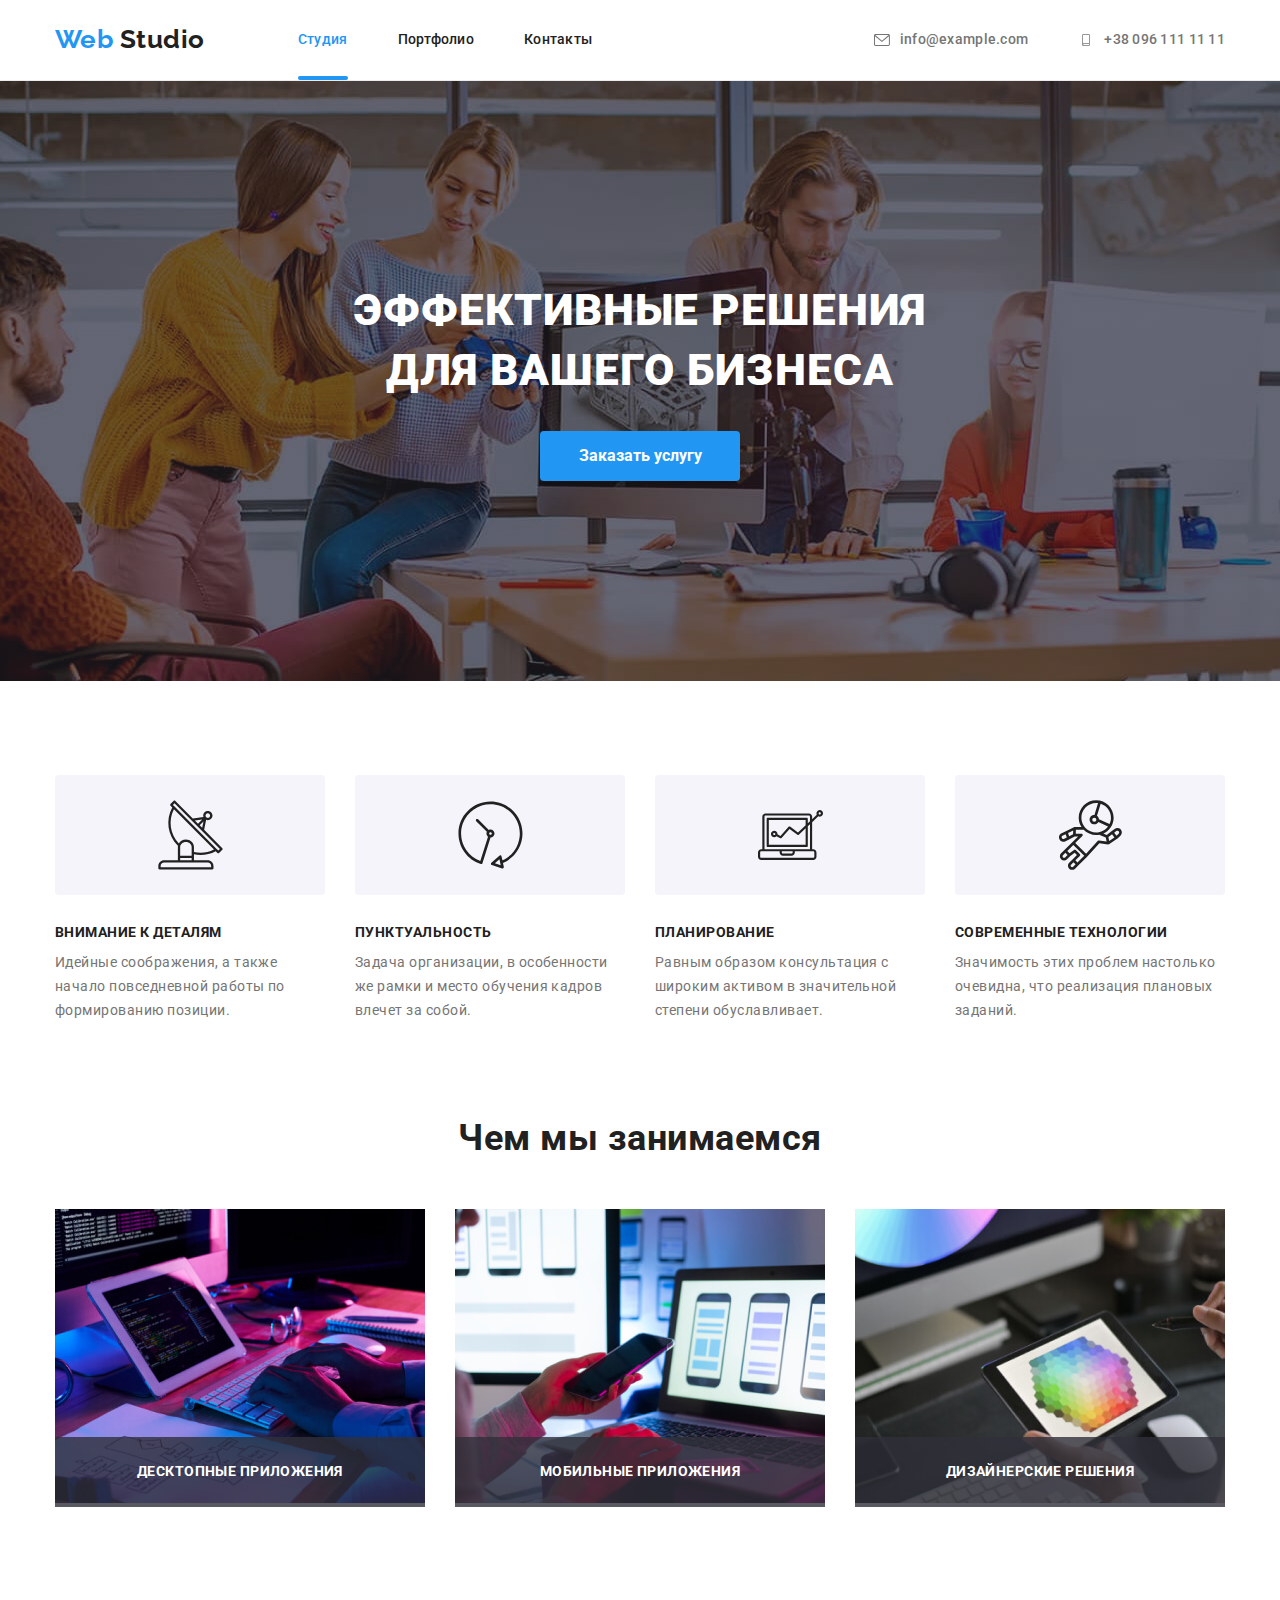
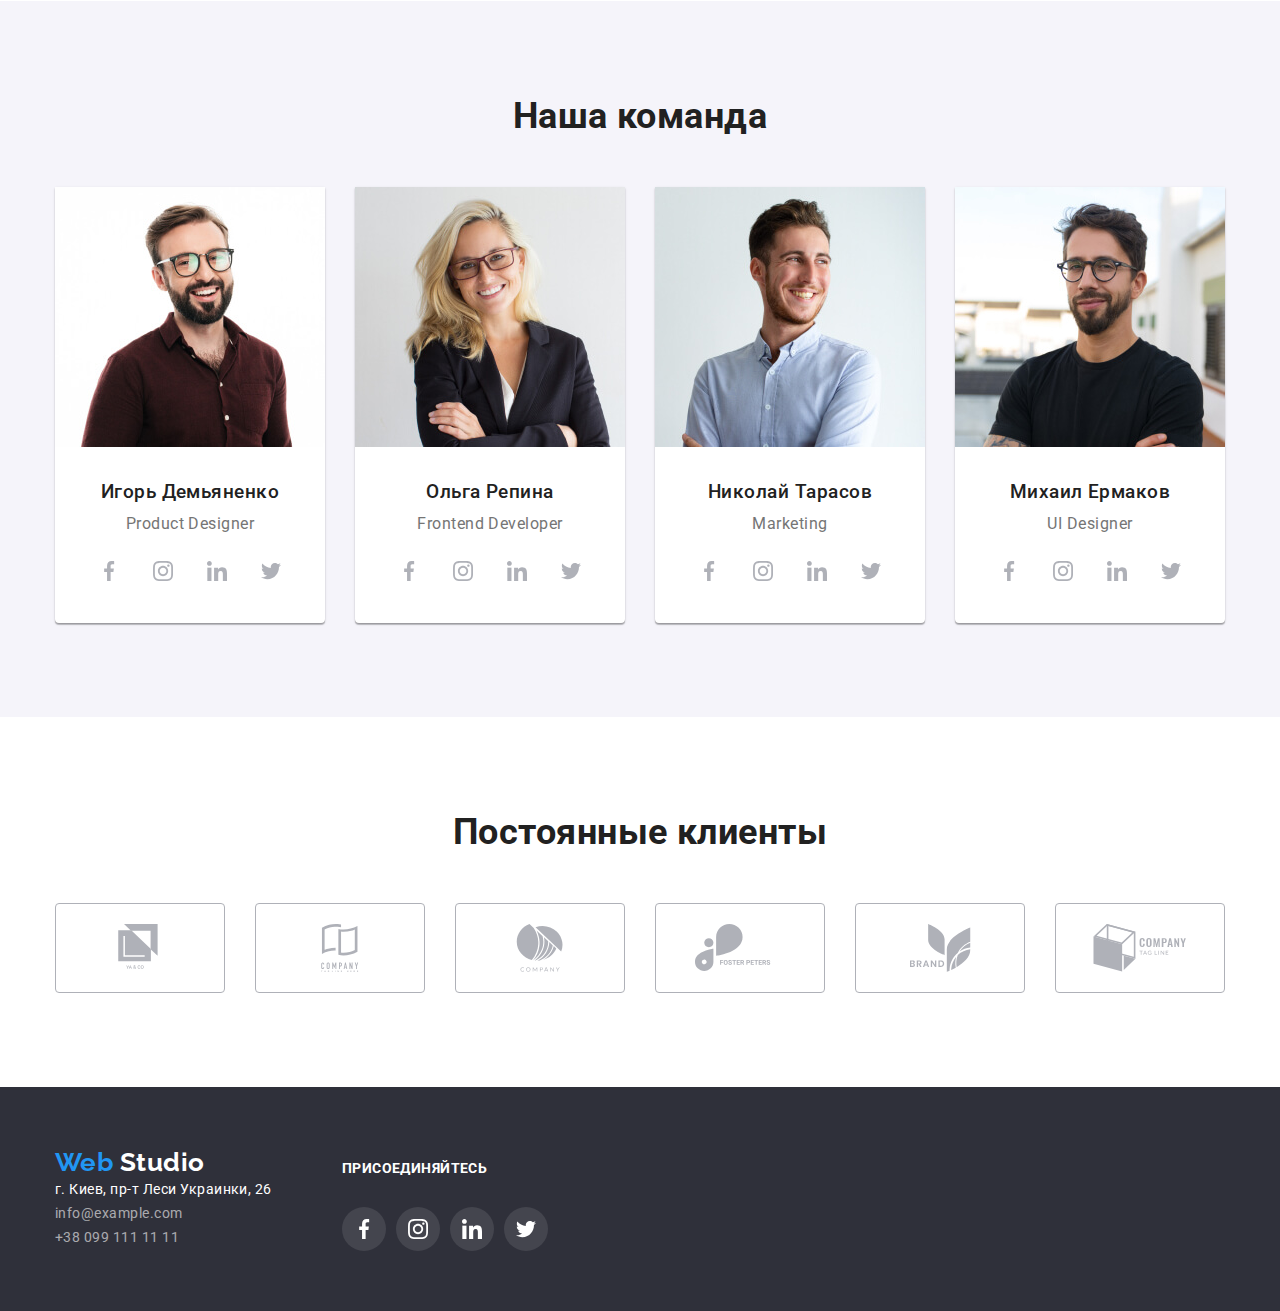
==== index.html @ c6fcae89 "hw6" ====
<!DOCTYPE html>
<html lang="ru">

<head>
	<meta charset="UTF-8" />
	<meta name="viewport" content="width=device-width, initial-scale=1.0" />
	<title>Студия</title>
	<link
		href="https://fonts.googleapis.com/css2?family=Raleway:wght@700&family=Roboto:wght@400;500;700;900&display=swap"
		rel="stylesheet" />
	<link rel="stylesheet"
		href="https://cdnjs.cloudflare.com/ajax/libs/modern-normalize/1.0.0/modern-normalize.min.css" />
	<link rel="stylesheet" href="./css/styles.css" />
</head>

<body>
	<header>
		<div class="container flex-nav">
			<nav class="main-nav">
				<a class="logo" href="./index.html">
					<span class="logo-focus">Web</span>
					Studio
				</a>
				<ul class="site-nav">
					<li class="nav-item">
						<a class="link active" href="./index.html">Студия</a>
					</li>
					<li class="nav-item">
						<a class="link" href="./portfolio.html">Портфолио</a>
					</li>
					<li class="nav-item"><a class="link" href="">Контакты</a></li>
				</ul>
			</nav>
			<ul class="site-nav">
				<li class="nav-item">
					<a class="link header-contacts" target="_blank" rel="noopener noreferer"
						href="mailto:info@example.com">
						<svg class="contacts-logo">
							<use href="./images/phone/symbol-defs.svg#icon-envelope"></use>
						</svg>
						info@example.com
					</a>
				</li>
				<li class="nav-item">
					<a class="link header-contacts" target="_blank" rel="noopener noreferer" href="tel:+380991111111">
						<svg class="contacts-logo">
							<use href="./images/phone/symbol-defs.svg#icon-smartphone"></use>
						</svg>
						+38 096 111 11 11
					</a>
				</li>
			</ul>
		</div>
	</header>
	<main>
		<section class="section hero overlay">
			<div class="container">
				<h1 class="hero-title">Эффективные решения для вашего бизнеса</h1>
				<button data-modal-open class="hero-button" type="button">Заказать услугу</button>
			</div>
		</section>

		<section class="advantage section">
			<div class="container">
				<h2 class="visually-hidden">Наши преимущества</h2>
				<ul class="adv-list">
					<li class="adv-item adv-detail">
						<h3 class="advantage-title">Внимание к деталям</h3>
						<p class="text">Идейные соображения, а также начало повседневной работы по формированию позиции.
						</p>
					</li>
					<li class="adv-item adv-punctual">
						<h3 class="advantage-title">Пунктуальность</h3>
						<p class="text">Задача организации, в особенности же рамки и место обучения кадров влечет за
							собой.</p>
					</li>
					<li class="adv-item adv-planing">
						<h3 class="advantage-title">Планирование</h3>
						<p class="text">Равным образом консультация с широким активом в значительной степени
							обуславливает.</p>
					</li>
					<li class="adv-item adv-tech">
						<h3 class="advantage-title">Современные технологии</h3>
						<p class="text">Значимость этих проблем настолько очевидна, что реализация плановых заданий.</p>
					</li>
				</ul>
			</div>
		</section>

		<section class="section-services section">
			<div class="container">
				<h2 class="section-title">Чем мы занимаемся</h2>
				<ul class="list-services">
					<li class="item-services">
						<img src="./images/img.jpg" width="370" alt="Блок схема и компьютер" />
						<h3 class="service-title">Десктопные приложения</h3>
					</li>
					<li class="item-services">
						<img src="./images/img-1.jpg" width="370" alt="телефон с ноутбуком" />
						<h3 class="service-title">Мобильные приложения</h3>
					</li>
					<li class="item-services">
						<img src="./images/img-2.jpg" width="370" alt="планшет с графикой" />
						<h3 class="service-title">Дизайнерские решения</h3>
					</li>
				</ul>
			</div>
		</section>

		<section class="section-team section">
			<div class="container">
				<h2 class="section-title">Наша команда</h2>
				<ul class="team-list">
					<li class="team-member">
						<img src="./images/img-3.jpg" width="270" alt="фото дизайнера" />
						<h3 class="member-title">Игорь Демьяненко</h3>
						<p class="text">Product Designer</p>
						<ul class="socials">
							<li class="social-icon">
								<a href="" class="social-link">
									<svg class="social-logo">
										<use href="./images/socials/sprite-socials.svg#icon-facebook-1"></use>
									</svg>
								</a>
							</li>
							<li class="social-icon">
								<a href="" class="social-link">
									<svg class="social-logo">
										<use href="./images/socials/sprite-socials.svg#icon-instagram-2"></use>
									</svg>
								</a>
							</li>
							<li class="social-icon">
								<a href="" class="social-link">
									<svg class="social-logo">
										<use href="./images/socials/sprite-socials.svg#icon-linkedin-1"></use>
									</svg>
								</a>
							</li>
							<li class="social-icon">
								<a href="" class="social-link">
									<svg class="social-logo">
										<use href="./images/socials/sprite-socials.svg#icon-twitter-1"></use>
									</svg>
								</a>
							</li>
						</ul>
					</li>
					<li class="team-member">
						<img src="./images/img-4.jpg" width="270" alt="фото Фронтенд разработчика" />
						<h3 class="member-title">Ольга Репина</h3>
						<p class="text">Frontend Developer</p>
						<ul class="socials">
							<li class="social-icon">
								<a href="" class="social-link">
									<svg class="social-logo">
										<use href="./images/socials/sprite-socials.svg#icon-facebook-1"></use>
									</svg>
								</a>
							</li>
							<li class="social-icon">
								<a href="" class="social-link">
									<svg class="social-logo">
										<use href="./images/socials/sprite-socials.svg#icon-instagram-2"></use>
									</svg>
								</a>
							</li>
							<li class="social-icon">
								<a href="" class="social-link">
									<svg class="social-logo">
										<use href="./images/socials/sprite-socials.svg#icon-linkedin-1"></use>
									</svg>
								</a>
							</li>
							<li class="social-icon">
								<a href="" class="social-link">
									<svg class="social-logo">
										<use href="./images/socials/sprite-socials.svg#icon-twitter-1"></use>
									</svg>
								</a>
							</li>
						</ul>
					</li>

					<li class="team-member">
						<img src="./images/img-5.jpg" width="270" alt="фото маркетолога" />
						<h3 class="member-title">Николай Тарасов</h3>
						<p class="text">Marketing</p>
						<ul class="socials">
							<li class="social-icon">
								<a href="" class="social-link">
									<svg class="social-logo">
										<use href="./images/socials/sprite-socials.svg#icon-facebook-1"></use>
									</svg>
								</a>
							</li>
							<li class="social-icon">
								<a href="" class="social-link">
									<svg class="social-logo">
										<use href="./images/socials/sprite-socials.svg#icon-instagram-2"></use>
									</svg>
								</a>
							</li>
							<li class="social-icon">
								<a href="" class="social-link">
									<svg class="social-logo">
										<use href="./images/socials/sprite-socials.svg#icon-linkedin-1"></use>
									</svg>
								</a>
							</li>
							<li class="social-icon">
								<a href="" class="social-link">
									<svg class="social-logo">
										<use href="./images/socials/sprite-socials.svg#icon-twitter-1"></use>
									</svg>
								</a>
							</li>
						</ul>
					</li>

					<li class="team-member">
						<img src="./images/img-6.jpg" width="270" alt="фото дизайнера" />
						<h3 class="member-title">Михаил Ермаков</h3>
						<p class="text">UI Designer</p>
						<ul class="socials">
							<li class="social-icon">
								<a href="" class="social-link">
									<svg class="social-logo">
										<use href="./images/socials/sprite-socials.svg#icon-facebook-1"></use>
									</svg>
								</a>
							</li>
							<li class="social-icon">
								<a href="" class="social-link">
									<svg class="social-logo">
										<use href="./images/socials/sprite-socials.svg#icon-instagram-2"></use>
									</svg>
								</a>
							</li>
							<li class="social-icon">
								<a href="" class="social-link">
									<svg class="social-logo">
										<use href="./images/socials/sprite-socials.svg#icon-linkedin-1"></use>
									</svg>
								</a>
							</li>
							<li class="social-icon">
								<a href="" class="social-link">
									<svg class="social-logo">
										<use href="./images/socials/sprite-socials.svg#icon-twitter-1"></use>
									</svg>
								</a>
							</li>
						</ul>
					</li>
				</ul>
			</div>
		</section>
		<section class="section">
			<div class="container">
				<h2 class="section-title">Постоянные клиенты</h2>
				<ul class="clients-list">
					<li class="client-item">
						<a class="client-link" target="_blank" rel="noopener noreferer" href="">
							<svg class="client-logo">
								<use href="./images/clients/symbol-defs.svg#icon-logo-1"></use>
							</svg>
						</a>
					</li>
					<li class="client-item">
						<a class="client-link" target="_blank" rel="noopener noreferer" href="">
							<svg class="client-logo">
								<use href="./images/clients/symbol-defs.svg#icon-logo-2"></use>
							</svg>
						</a>
					</li>
					<li class="client-item">
						<a class="client-link" target="_blank" rel="noopener noreferer" href="">
							<svg class="client-logo">
								<use href="./images/clients/symbol-defs.svg#icon-logo-3"></use>
							</svg>
						</a>
					</li>
					<li class="client-item">
						<a class="client-link" target="_blank" rel="noopener noreferer" href="">
							<svg class="client-logo">
								<use href="./images/clients/symbol-defs.svg#icon-logo-4"></use>
							</svg>
						</a>
					</li>
					<li class="client-item">
						<a class="client-link" target="_blank" rel="noopener noreferer" href="">
							<svg class="client-logo">
								<use href="./images/clients/symbol-defs.svg#icon-logo-5"></use>
							</svg>
						</a>
					</li>
					<li class="client-item">
						<a class="client-link" target="_blank" rel="noopener noreferer" href="">
							<svg class="client-logo">
								<use href="./images/clients/symbol-defs.svg#icon-logo-6"></use>
							</svg>
						</a>
					</li>
				</ul>
			</div>
		</section>
	</main>
	<footer>
		<div class="container flex">
			<div>
				<a href="./index.html" class="logo">
					<span class="logo-focus">Web</span>
					Studio
				</a>
				<address>
					<ul>
						<li>
							<a class="footer-adress" target="_blank" rel="noopener noreferer"
								href="https://goo.gl/maps/dYgreAJpqMBWoAhu7">
								г. Киев, пр-т Леси Украинки, 26
							</a>
						</li>
						<li>
							<a class="footer-adress dark" target="_blank" rel="noopener noreferer"
								href="mailto:info@example.com">
								info@example.com
							</a>
						</li>
						<li>
							<a class="footer-adress dark" target="_blank" rel="noopener noreferer"
								href="tel:+380991111111">
								+38 099 111 11 11
							</a>
						</li>
					</ul>
				</address>
			</div>
			<div class="futer-socials">
				<p class="futer-text">присоединяйтесь</p>
				<ul class="socials">
					<li class="social-icon">
						<a href="" class="social-link black-link">
							<svg class="social-logo">
								<use href="./images/socials/sprite-socials.svg#icon-facebook-1"></use>
							</svg>
						</a>
					</li>
					<li class="social-icon">
						<a href="" class="social-link black-link">
							<svg class="social-logo">
								<use href="./images/socials/sprite-socials.svg#icon-instagram-2"></use>
							</svg>
						</a>
					</li>
					<li class="social-icon">
						<a href="" class="social-link black-link">
							<svg class="social-logo">
								<use href="./images/socials/sprite-socials.svg#icon-linkedin-1"></use>
							</svg>
						</a>
					</li>
					<li class="social-icon">
						<a href="" class="social-link black-link">
							<svg class="social-logo">
								<use href="./images/socials/sprite-socials.svg#icon-twitter-1"></use>
							</svg>
						</a>
					</li>
				</ul>
			</div>
		</div>
	</footer>
	<div data-modal class="backdrop is-hidden">
		<form class="modal-form" action="">
			<h2 class="form-title">Оставьте свои данные, мы вам перезвоним</h2>
			<div class="form-field">
				<label class="form-label" for="name">
					<span class="input-name">Имя</span><svg class="form-logo">
						<use href="./images/forms/forms-sprite.svg#icon-name"></use>
					</svg>
					<input class="form-input" type="text" name="name" id="name">
				</label>
			</div>
			<div class="form-field">
				<label class="form-label" for="pfone">
						<span class="input-name">Телефон</span><svg class="form-logo">
						<use href="./images/forms/forms-sprite.svg#icon-phone"></use>
					</svg>
					<input class="form-input" type="tel" name="pfone" id="pfone">
				</label>
			</div>
			<div class="form-field">
				<label class="form-label" for="mail">
						<span class="input-name">Почта</span><svg class="form-logo">
						<use href="./images/forms/forms-sprite.svg#icon-mail"></use>
					</svg>
					<input class="form-input" type="email" name="mail" id="mail">
				</label>
			</div>
			<div class="form-field">
				<label class="form-label" for="coments">
						<span class="input-name">Комментарий</span>
					<textarea class="form-input" name="coments" id="coments" cols="30" rows="10" placeholder="Введите текст"></textarea>
				</label>
			</div>
			<div class="form-field">
				<label class="form-label" for="agreements">
					Соглашаюсь с рассылкой и принимаю <a href="">Условия договора</a>
					<input class="form-input" type="checkbox" name="agreements" id="agreements">
				</label>
			</div>


			<button class="form-button" type="submit">Отправить</button>
			<button type="button" class="modal-button" data-modal-close><img src="./images/phone/close.svg"
					alt="Закрыть"></button>
		</form>


	</div>
	<script src="./modal.js"></script>
</body>

</html>
---- css/styles.css ----
/*main text color #212121; */
/*additional text color #757575;*/
/* accent color text #2196F3; */
/*background color #FFFFFF;*/
/* background top color 2F303A */
/*background team color #F5F4FA;  */
:root {
  --background-color: #ffffff;
  --main-text-color: #757575;
  --focus-color: #2196f3;
  --title-color: #212121;
  --grey-bkg: #f5f4fa;
  --grey-logo: #afb1b8;
}

header {
  border-bottom: 1px solid #ececec;
}

.img-block {
  display: block;
}

.visually-hidden {
  position: absolute !important;
  clip: rect(1px 1px 1px 1px);
  clip: rect(1px, 1px, 1px, 1px);
  padding: 0 !important;
  border: 0 !important;
  height: 1px !important;
  width: 1px !important;
  overflow: hidden;
}

.section {
  padding-bottom: 94px;
  padding-top: 94px;
}

body {
  background-color: var(--background-color);
  color: var(--main-text-color);
  font-family: Roboto, sans-serif;
  letter-spacing: 0.03em;
}

.container {
  width: 1200px;
  padding-left: 15px;
  padding-right: 15px;
  margin-left: auto;
  margin-right: auto;
  /* outline: 2px solid blue; */
}

ul {
  list-style: none;
  margin: 0;
  padding: 0px;
}

h1,
h2,
h3 {
  color: var(--title-color);
  margin-top: 0px;
}

.logo {
  list-style: none;
  color: var(--title-color);
  font-family: Raleway, sans-serif;
  font-weight: 700;
  font-size: 26px;
  line-height: 1.2;
}

.logo-focus {
  color: var(--focus-color);
}

/* a {
  text-decoration: none;
} */

/* site nav */
header * {
  text-decoration: none;
  /* padding-bottom: 32px;
  padding-top: 32px; */
}

.site-nav {
  font-weight: 500;
  font-size: 14px;
  line-height: 1.14;
  letter-spacing: 0.02em;
  text-decoration: none;
  display: flex;
  margin-left: auto;
}

.main-nav {
  display: flex;
  align-items: center;
}

.flex-nav {
  display: flex;
  align-items: center;
  /* padding-bottom: 25px;
  padding-top: 24px; */

}

.header-contacts .link {
  /* display: flex; */
  color: var(--main-text-color);
  align-items: center;
}

.contacts-logo {
  fill: var(--main-text-color);
  width: 16px;
  height: 12px;
  margin-right: 10px;
  transition-property: color;
  transition-duration: 250ms;
  transition-timing-function: cubic-bezier(0.4, 0, 0.2, 1);
}

.main-nav .logo {
  margin-right: 93px;
}

/* .site-nav .nav-item {
  margin-right: 50px;
} */

.site-nav .nav-item:not(:last-child) {
  margin-right: 50px;
}

.site-nav .link:hover,
.site-nav .link:focus {
  color: var(--focus-color);
}

.link:hover .contacts-logo,
.link:focus .contacts-logo {
  fill: var(--focus-color);
}

.link {
  color: var(--title-color);
  display: block;
  padding-top: 32px;
  padding-bottom: 32px;
  transition-property: color;
  transition-duration: 250ms;
  transition-timing-function: cubic-bezier(0.4, 0, 0.2, 1);
}

.header-contacts.link {
  display: flex;
  color: var(--main-text-color);
  align-items: center;
}

.site-nav .link.active {
  color: var(--focus-color);
}

.nav-item {
  position: relative;
}

.active::after {
  content: '';
  position: absolute;
  width: 100%;
  height: 4px;
  border-radius: 2px;
  background-color: var(--focus-color);
  left: 0px;
  bottom: 0px;

}

/* Hero section */
.hero {
  background-color: #2f303a;
  letter-spacing: 0.06em;
  text-align: center;
  padding-top: 200px;
  padding-bottom: 280px;
}

.overlay {
  height: 600px;
  max-width: 1600px;
  margin-left: auto;
  margin-right: auto;
  background-image: linear-gradient(to right, rgba(47, 48, 58, 0.4), rgba(47, 48, 58, 0.4)),
    url(../images/hero/herobg.jpg);
  /* background-image: url(../images/hero/herobg.jpg); */
  background-size: cover;
  background-repeat: no-repeat;
  background-position: top center;
}

.hero .container {
  max-width: 696px;
}

.hero-title {
  color: var(--background-color);
  font-weight: 900;
  font-size: 44px;
  line-height: 1.36;
  text-align: center;
  text-transform: uppercase;
  margin-bottom: 30px;
}

.hero-button {
  color: var(--background-color);
  background-color: var(--focus-color);
  font-weight: 700;
  font-size: 16px;
  border: 0px;
  line-height: 1.87;
  text-align: center;
  border-radius: 4px;
  padding: 10px 32px;
  min-width: 200px;
  box-shadow: 0px 4px 4px rgba(0, 0, 0, 0.15);
}

/* advantages */
.advantage {
  font-size: 14px;
  line-height: 1.71;
}

.adv-list {
  display: flex;
}

.adv-item::before {
  content: "";
  height: 120px;
  display: block;

  background-size: 65px 70px;
  background-repeat: no-repeat;
  background-position: center;
  background-color: var(--grey-bkg);
  border-radius: 4px;
  margin-bottom: 30px;
}

.adv-detail::before {
  background-image: url(../images/hero/icons/Vector.svg);
}

.adv-punctual::before {
  background-image: url(../images/hero/icons/Vector-1.svg);
}

.adv-planing::before {
  background-image: url(../images/hero/icons/Vector-2.svg);
}

.adv-tech::before {
  background-image: url(../images/hero/icons/Vector-3.svg);
}

.adv-item {
  width: calc((100% - 30px * 3) / 4);
}

.adv-item:not(:last-child) {
  margin-right: 30px;
}

.advantage-title {
  font-weight: 700;
  font-size: 14px;
  line-height: 1.14;
  text-transform: uppercase;
  margin-bottom: 10px;
}

.text {
  margin: 0px;
}

/* Section-services */
.section-services {
  padding-top: 0px;
}

.list-services {
  display: flex;
}

.item-services {
  width: calc((100% - 30px * 2) / 3);
  position: relative;
}

.service-title {
  position: absolute;
  display: flex;
  align-items: center;
  justify-content: center;

  left: 0;
  bottom: 0;
  width: 100%;
  height: 70px;
  margin: 0px;
  font-size: 14px;
  line-height: 1.14;
  text-align: center;
  letter-spacing: 0.03em;
  text-transform: uppercase;
  color: var(--background-color);
  background-color: rgba(47, 48, 58, 0.8);
}

.item-services:not(:last-child) {
  margin-right: 30px;
}

/* Section team */
.section-title {
  color: var(--title-color);
  font-weight: 700;
  font-size: 36px;
  line-height: 1.17;
  text-align: center;
  margin-bottom: 50px;
}

.team-list {
  display: flex;
  justify-content: center;
}

.socials {
  display: inline-flex;
  margin-top: 16px;
}

.social-icon:not(:last-child) {
  margin-right: 10px;
}

.social-link {
  display: flex;
  width: 44px;
  height: 44px;
  justify-content: center;
  align-items: center;
  border-radius: 50%;
  transition-property: background-color;
  transition-duration: 250ms;
  transition-timing-function: cubic-bezier(0.4, 0, 0.2, 1);
}

.social-link:hover .social-logo,
.social-link:focus .social-logo {
  fill: var(--background-color);
}

.social-link:hover,
.social-link:focus {
  background-color: var(--focus-color);
}

.social-logo {
  fill: var(--grey-logo);
  width: 20px;
  height: 20px;
  transition-property: fill;
  transition-duration: 250ms;
  transition-timing-function: cubic-bezier(0.4, 0, 0.2, 1);
}

.section-team {
  font-size: 16px;
  line-height: 1.19;
  text-align: center;
  background: var(--grey-bkg);
}

.team-member {
  width: calc((100% - 30px * 3) / 4);
}

.team-member:not(:last-child) {
  margin-right: 30px;
}

.member-title {
  font-weight: 500;
  margin-bottom: 10px;
  margin-top: 30px;
}

.team-member {
  padding-bottom: 30px;
  background-color: var(--background-color);
  box-shadow: 0px 1px 3px rgba(0, 0, 0, 0.12), 0px 1px 1px rgba(0, 0, 0, 0.14), 0px 2px 1px rgba(0, 0, 0, 0.2);
  border-radius: 0px 0px 4px 4px;
}

/* Clients section */
.clients-list {
  display: flex;
}

.client-item {
  width: calc((100% - 30px * 5) / 6);
}

.client-item:not(:last-child) {
  margin-right: 30px;
}

.client-link {
  padding: 20px;
  text-align: center;
  display: block;
  height: 90px;
  color: var(--grey-logo);
  border: 1px solid var(--grey-logo);
  border-radius: 4px;
  transition-property: color, border;
  transition-duration: 250ms;
  transition-timing-function: cubic-bezier(0.4, 0, 0.2, 1);
}

.client-link:hover,
.client-link:focus {
  color: var(--focus-color);
  border: 1px solid var(--focus-color);
}

.client-logo {
  fill: currentColor;
  height: 100%;
  width: 100%;

}

/* footer */
footer {
  background-color: #2f303a;
  padding-top: 60px;
  padding-bottom: 60px;
}

footer .logo {
  color: var(--background-color);
  text-decoration: none;
  margin-bottom: 20px;
}

.footer-adress {
  font-size: 14px;
  line-height: 1.71;
  color: var(--background-color);
  font-style: normal;
  text-decoration: none;
  margin-bottom: 9px;
}

.black-link {
  background-color: rgba(255, 255, 255, 0.1);
}

.black-link .social-logo {
  fill: var(--background-color);
}

.futer-text {
  font-family: Roboto, sans-serif;
  font-style: normal;
  font-weight: bold;
  font-size: 14px;
  line-height: 1.14;
  letter-spacing: 0.03em;
  text-transform: uppercase;

  color: var(--background-color);
}

.flex {
  display: flex;
}

.futer-socials {
  margin-left: 70px;
}

.dark {
  color: rgba(255, 255, 255, 0.6);
}

/* Bakdrop віпадающее окно */
.backdrop {
  padding: 50px;
  position: fixed;
  top: 0;
  right: 0;
  width: 100%;
  height: 100%;
  background: rgba(0, 0, 0, 0.2);
  transition-duration: 250ms;
  transition-timing-function: cubic-bezier(0.4, 0, 0.2, 1);
}

.backdrop.is-hidden {
  opacity: 0;
  pointer-events: none;
}

.form-logo {
  width: 15px;
  height: 15px;
  fill: var(--title-color);
  position: absolute;
  top: 50%;
  transform: translateY(-50%);
  left: 15px;


}

.input-name {
  position: absolute;
  left: 0px;
  top: -4px;
  transform: translateY(-100%);

}

.modal {
  /* min-width: 528px;
  min-height: 581px;
  background-color: var(--background-color);
  position: absolute;
  top: 50%;
  left: 50%;
  transform: translate(-50%, -50%); */

}


.modal-form {
  min-width: 528px;
  min-height: 581px;
  margin-left: auto;
  margin-right: auto;
  background-color: var(--background-color);
  position: absolute;
  top: 50%;
  left: 50%;
  transform: translate(-50%, -50%);
  padding: 40px 39px 40px 41px;
  box-shadow: 0px 1px 3px rgba(0, 0, 0, 0.12), 0px 1px 1px rgba(0, 0, 0, 0.14), 0px 2px 1px rgba(0, 0, 0, 0.2);
  border-radius: 4px;
  text-align: center;

}

.form-title {
  font-size: 20px;
  line-height: 1.15;
  text-align: center;
  letter-spacing: 0.03em;
  margin-bottom: 30px;
}

.form-field {
  font-size: 12px;
  line-height: 1.167;
  letter-spacing: 0.01em;
  margin-bottom: 28px;
  text-align: left;
}

.form-label {
  display: flex;
  flex-direction: column;
  position: relative;

}

.form-input {
  border: 1px solid rgba(33, 33, 33, 0.2);
  border-radius: 4px;
  padding: 0px 0px 0px 42px;
  min-height: 40px;
}

.form-field textarea::placeholder {
  color: rgba(117, 117, 117, 0.5);
}

.form-button {
  color: var(--background-color);
  background-color: var(--focus-color);
  font-weight: 700;
  font-size: 16px;
  border: 0px;
  line-height: 1.875;
  border-radius: 4px;
  padding: 10px 55px;
  min-width: 200px;
  box-shadow: 0px 4px 4px rgba(0, 0, 0, 0.15);
  margin-top: 30px;
}


.modal-button {
  position: absolute;
  padding: 0px;
  top: 4px;
  right: 4px;
  border: none;
  border-radius: 50%;
  background-color: var(--background-color);
}

/* portfolio styles */
.portfolio {
  display: flex;
  flex-wrap: wrap;
  margin: -15px;
}

.portfolio-item {
  /* border: 1px solid #eeeeee; */
  padding-bottom: 20px;
  margin: 15px;
  /* width: 370px; */
  width: calc((100% - 15px * 6) / 3);
}

.portfolio-title {
  color: var(--title-color);
}

.filter-button {
  background-color: var(--grey-bkg);
  font-weight: 500;
  font-size: 16px;
  line-height: 1.62;
  border-radius: 4px;
  padding: 6px 22px;
  border-color: var(--grey-bkg);

  transition-property: color, background-color, bordborder-color, box-shadow;
  transition-duration: 250ms;
  transition-timing-function: cubic-bezier(0.4, 0, 0.2, 1);

}

.filter-button:hover,
.filter-button:focus {
  color: var(--background-color);
  background-color: var(--focus-color);
  border-color: var(--focus-color);
  box-shadow: 0px 3px 1px rgba(0, 0, 0, 0.1), 0px 1px 2px rgba(0, 0, 0, 0.08), 0px 2px 2px rgba(0, 0, 0, 0.12);
}

.portfolio-filter {
  display: flex;
  justify-content: center;
  margin-bottom: 50px;
}

.filter-item:not(:last-child) {
  margin-right: 8px;
}

.image-overlay {
  position: relative;
  overflow: hidden;
}

.text-image {
  position: absolute;
  width: 100%;
  height: 100%;
  left: 0;
  bottom: 0;
  padding: 63px 24px;
  /* font-family: Roboto;
font-style: normal;
font-weight: normal; */
  font-size: 18px;
  line-height: 1.56;
  letter-spacing: 0.03em;
  color: var(--background-color);
  background-color: rgba(33, 150, 243, 0.9);
  transform: translateY(100%);
}

.is-hidden {
  opacity: 0;
  pointer-events: none;
}

.portfolio-item:hover .text-image {
  transform: translateY(0%);
  transition-duration: 250ms;
  transition-timing-function: cubic-bezier(0.4, 0, 0.2, 1);

}

.portfolio-title {
  font-size: 18px;
  line-height: 2;
  letter-spacing: 0.06em;
  /* margin-top: 20px; */
  margin-bottom: 4px;
}

.portfolio-text {
  border: 1px solid #eeeeee;
  padding: 20px 24px;
}

.portfolio-item .text {
  font-size: 16px;
  line-height: 1.87;
}
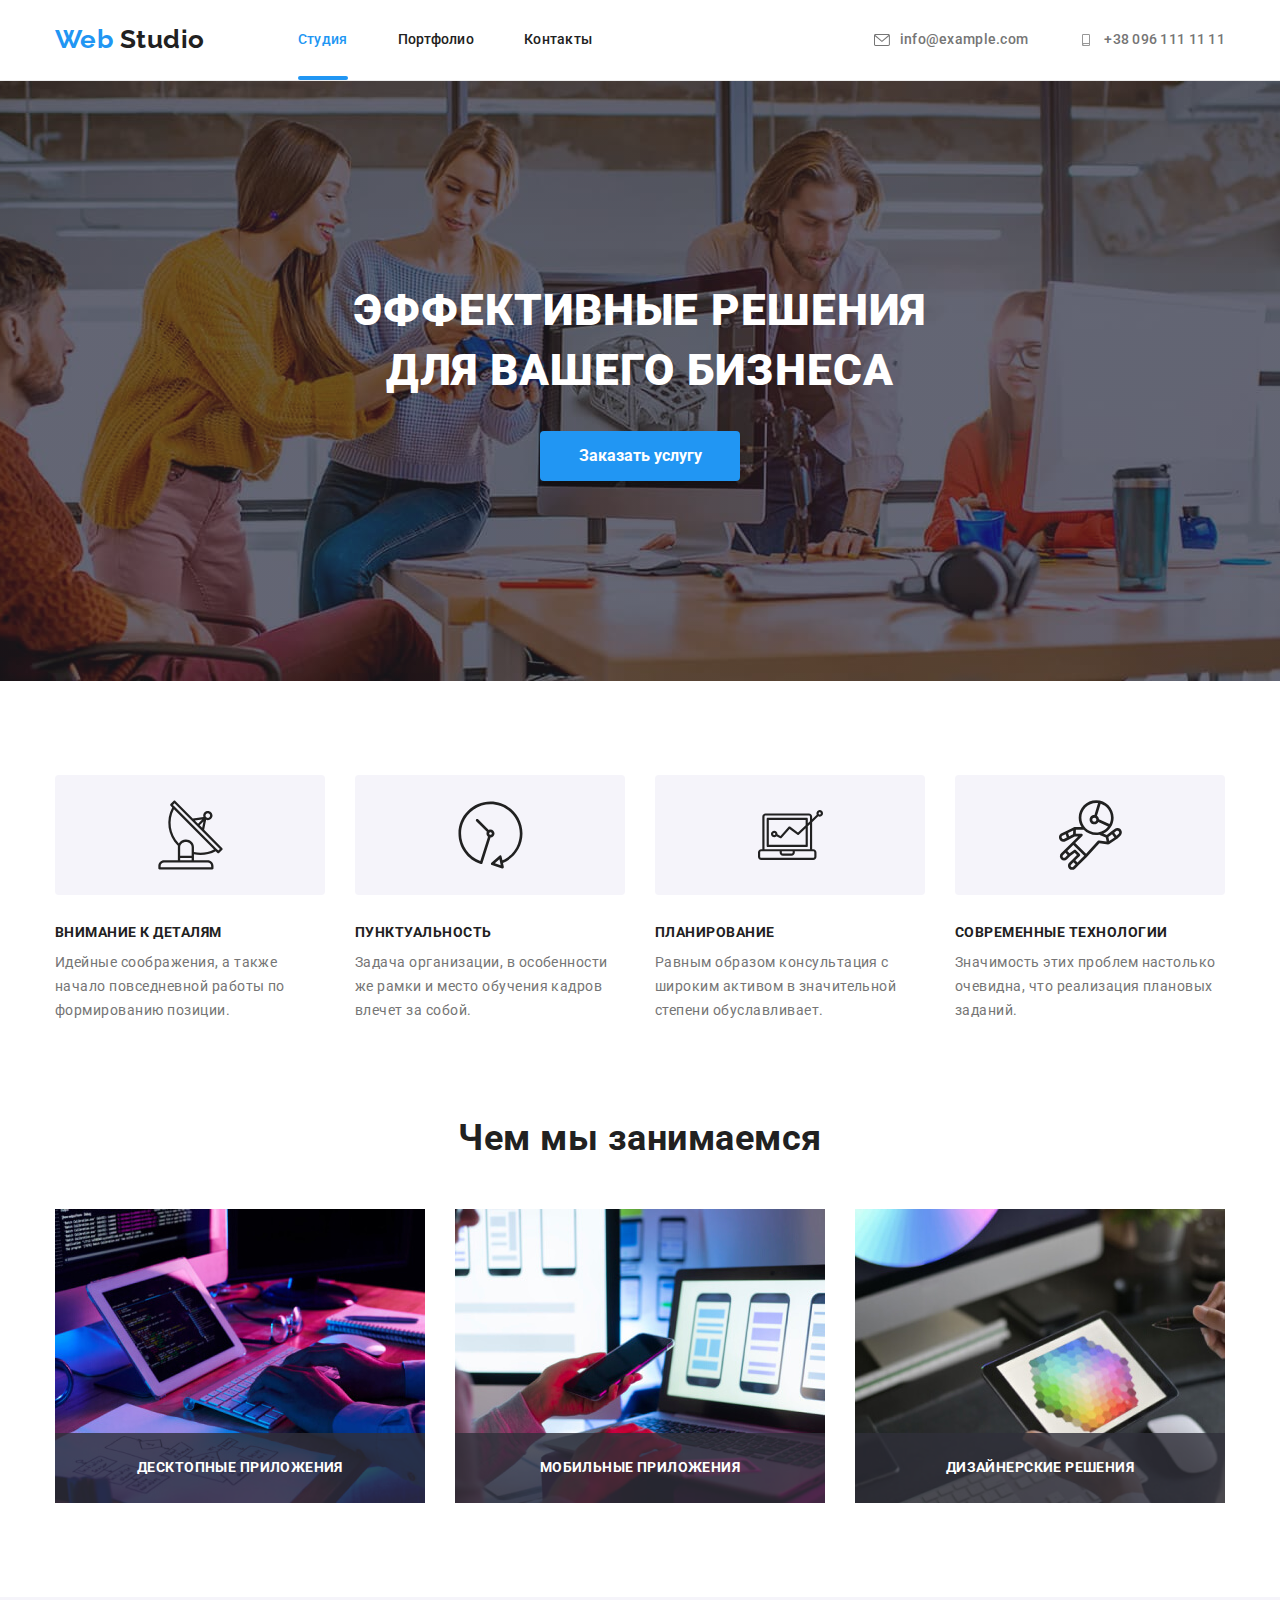
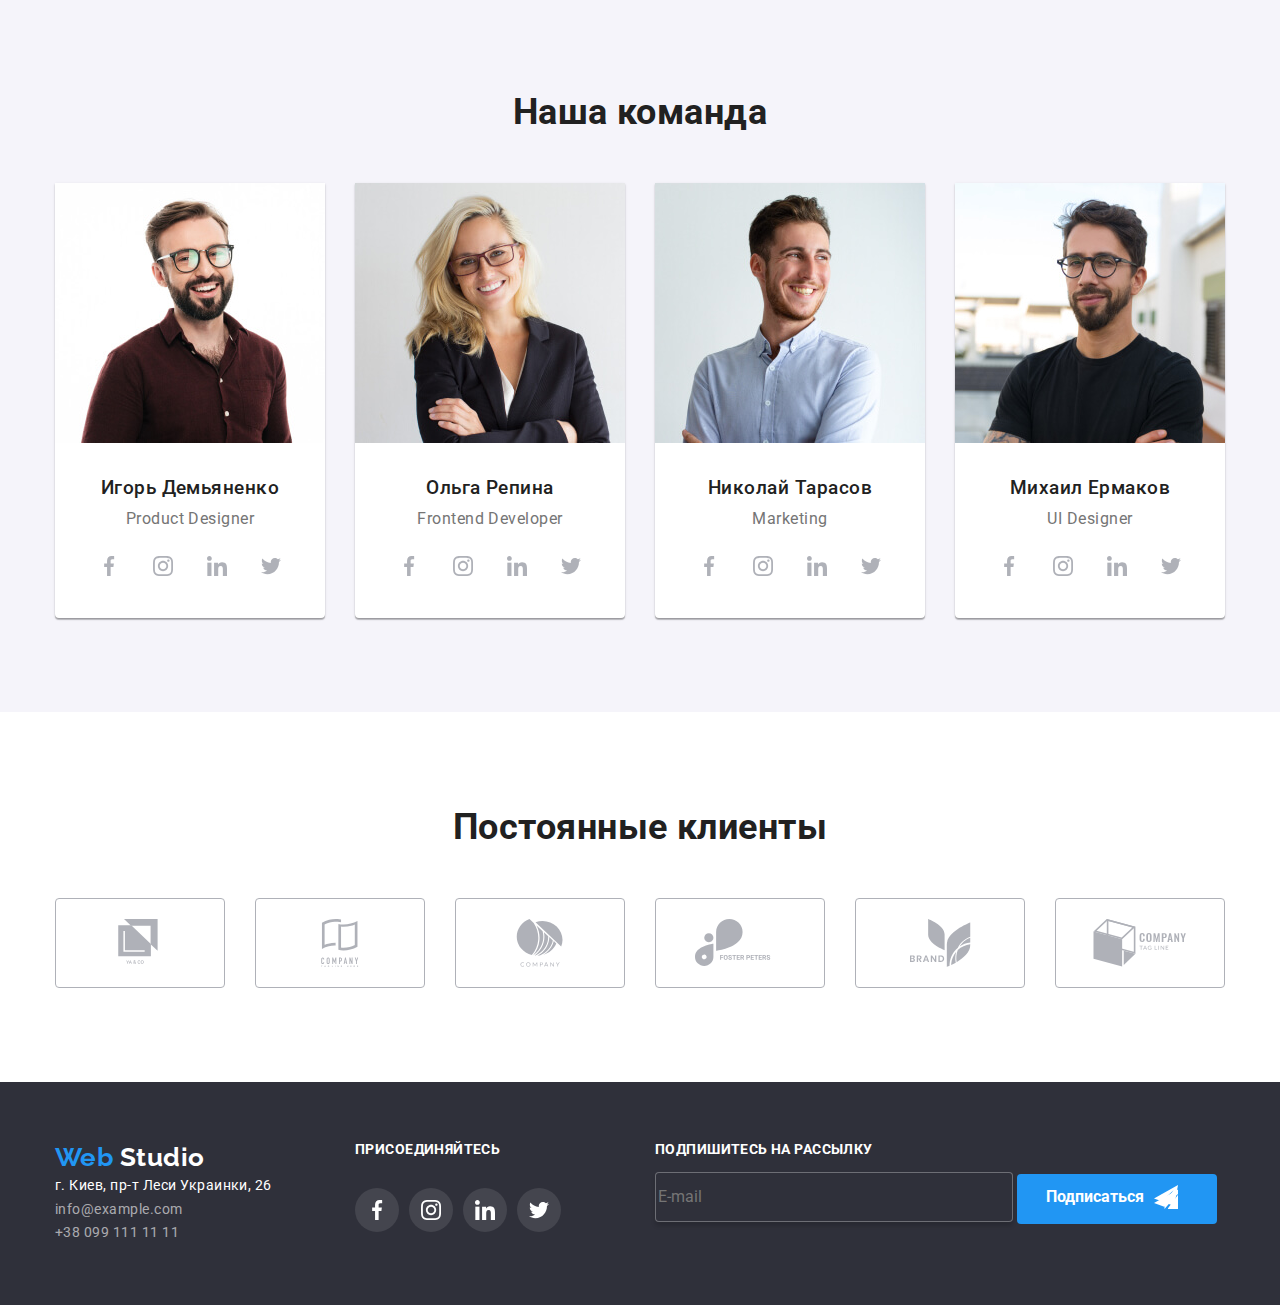
==== commit e3aa4c03: "HW 6 + исправления" ====
--- a/index.html
+++ b/index.html
@@ -10,7 +10,7 @@
 		rel="stylesheet" />
 	<link rel="stylesheet"
 		href="https://cdnjs.cloudflare.com/ajax/libs/modern-normalize/1.0.0/modern-normalize.min.css" />
-	<link rel="stylesheet" href="./css/styles.css" />
+	<link rel="stylesheet" href="./css/main.min.css" />
 </head>
 
 <body>
@@ -92,15 +92,15 @@
 				<h2 class="section-title">Чем мы занимаемся</h2>
 				<ul class="list-services">
 					<li class="item-services">
-						<img src="./images/img.jpg" width="370" alt="Блок схема и компьютер" />
+						<img class="service-image" src="./images/img.jpg" width="370" alt="Блок схема и компьютер" />
 						<h3 class="service-title">Десктопные приложения</h3>
 					</li>
 					<li class="item-services">
-						<img src="./images/img-1.jpg" width="370" alt="телефон с ноутбуком" />
+						<img class="service-image" src="./images/img-1.jpg" width="370" alt="телефон с ноутбуком" />
 						<h3 class="service-title">Мобильные приложения</h3>
 					</li>
 					<li class="item-services">
-						<img src="./images/img-2.jpg" width="370" alt="планшет с графикой" />
+						<img class="service-image" src="./images/img-2.jpg" width="370" alt="планшет с графикой" />
 						<h3 class="service-title">Дизайнерские решения</h3>
 					</li>
 				</ul>
@@ -308,7 +308,7 @@
 	</main>
 	<footer>
 		<div class="container flex">
-			<div>
+			<div class="futer-block">
 				<a href="./index.html" class="logo">
 					<span class="logo-focus">Web</span>
 					Studio
@@ -336,7 +336,7 @@
 					</ul>
 				</address>
 			</div>
-			<div class="futer-socials">
+			<div class="futer-block">
 				<p class="futer-text">присоединяйтесь</p>
 				<ul class="socials">
 					<li class="social-icon">
@@ -368,6 +368,18 @@
 						</a>
 					</li>
 				</ul>
+			</div>
+			<div class="mailing-block">
+				<p class="futer-text">Подпишитесь на рассылку</p>
+				<form class="mailing-form" action="">
+					<label class="mailing-label" for=""><input class="mailing-input" type="email" placeholder="E-mail">
+					</label>
+					<button class="mailing-button">Подписаться
+						<svg class="mailing-icon">
+							<use href="./images/forms/SVG/icon-send.svg"></use>
+						</svg>
+					</button>
+				</form>
 			</div>
 		</div>
 	</footer>
@@ -376,15 +388,17 @@
 			<h2 class="form-title">Оставьте свои данные, мы вам перезвоним</h2>
 			<div class="form-field">
 				<label class="form-label" for="name">
-					<span class="input-name">Имя</span><svg class="form-logo">
+					<input class="form-input" type="text" name="name" id="name">
+					<span class="input-name">Имя</span>
+					<svg class="form-logo">
 						<use href="./images/forms/forms-sprite.svg#icon-name"></use>
 					</svg>
-					<input class="form-input" type="text" name="name" id="name">
+
 				</label>
 			</div>
 			<div class="form-field">
 				<label class="form-label" for="pfone">
-						<span class="input-name">Телефон</span><svg class="form-logo">
+					<span class="input-name">Телефон</span><svg class="form-logo">
 						<use href="./images/forms/forms-sprite.svg#icon-phone"></use>
 					</svg>
 					<input class="form-input" type="tel" name="pfone" id="pfone">
@@ -392,7 +406,8 @@
 			</div>
 			<div class="form-field">
 				<label class="form-label" for="mail">
-						<span class="input-name">Почта</span><svg class="form-logo">
+					<span class="input-name">Почта</span>
+					<svg class="form-logo">
 						<use href="./images/forms/forms-sprite.svg#icon-mail"></use>
 					</svg>
 					<input class="form-input" type="email" name="mail" id="mail">
@@ -400,16 +415,16 @@
 			</div>
 			<div class="form-field">
 				<label class="form-label" for="coments">
-						<span class="input-name">Комментарий</span>
-					<textarea class="form-input" name="coments" id="coments" cols="30" rows="10" placeholder="Введите текст"></textarea>
+					<span class="input-name">Комментарий</span>
+					<textarea class="form-textarea" name="coments" id="coments" cols="30" rows="10"
+						placeholder="Введите текст"></textarea>
 				</label>
 			</div>
-			<div class="form-field">
-				<label class="form-label" for="agreements">
-					Соглашаюсь с рассылкой и принимаю <a href="">Условия договора</a>
-					<input class="form-input" type="checkbox" name="agreements" id="agreements">
-				</label>
-			</div>
+			<label class="checkbox-label" for="agreements">
+				Соглашаюсь с рассылкой и принимаю <a href="">Условия договора</a>
+				<input class="form-checkbox" type="checkbox" name="agreements" id="agreements">
+				<span class="checkbox-icon"></span>
+			</label>
 
 
 			<button class="form-button" type="submit">Отправить</button>
--- a/css/main.min.css
+++ b/css/main.min.css
@@ -0,0 +1,2 @@
+:root{--background-color: #ffffff;--main-text-color: #757575;--focus-color: #2196f3;--title-color: #212121;--grey-bkg: #f5f4fa;--grey-logo: #afb1b8}header{border-bottom:1px solid #ececec}.img-block{display:block}.visually-hidden{position:absolute !important;clip:rect(1px 1px 1px 1px);clip:rect(1px, 1px, 1px, 1px);padding:0 !important;border:0 !important;height:1px !important;width:1px !important;overflow:hidden}.section{padding-bottom:94px;padding-top:94px}body{background-color:var(--background-color);color:var(--main-text-color);font-family:Roboto, sans-serif;letter-spacing:0.03em}.container{width:1200px;padding-left:15px;padding-right:15px;margin-left:auto;margin-right:auto}ul{list-style:none;margin:0;padding:0px}h1,h2,h3{color:var(--title-color);margin-top:0px}.logo{list-style:none;color:var(--title-color);font-family:Raleway, sans-serif;font-weight:700;font-size:26px;line-height:1.2}.logo-focus{color:var(--focus-color)}header *{text-decoration:none}.site-nav{font-weight:500;font-size:14px;line-height:1.14;letter-spacing:0.02em;text-decoration:none;display:flex;margin-left:auto}.main-nav{display:flex;align-items:center}.flex-nav{display:flex;align-items:center}.header-contacts .link{color:var(--main-text-color);align-items:center}.contacts-logo{fill:var(--main-text-color);width:16px;height:12px;margin-right:10px;transition-property:color;transition-duration:250ms;transition-timing-function:cubic-bezier(0.4, 0, 0.2, 1)}.main-nav .logo{margin-right:93px}.site-nav .nav-item:not(:last-child){margin-right:50px}.site-nav .link:hover,.site-nav .link:focus{color:var(--focus-color)}.link:hover .contacts-logo,.link:focus .contacts-logo{fill:var(--focus-color)}.link{color:var(--title-color);display:block;padding-top:32px;padding-bottom:32px;transition-property:color;transition-duration:250ms;transition-timing-function:cubic-bezier(0.4, 0, 0.2, 1)}.header-contacts.link{display:flex;color:var(--main-text-color);align-items:center}.site-nav .link.active{color:var(--focus-color)}.nav-item{position:relative}.active::after{content:'';position:absolute;width:100%;height:4px;border-radius:2px;background-color:var(--focus-color);left:0px;bottom:0px}.hero{background-color:#2f303a;letter-spacing:0.06em;text-align:center;padding-top:200px;padding-bottom:280px}.overlay{height:600px;max-width:1600px;margin-left:auto;margin-right:auto;background-image:linear-gradient(to right, rgba(47,48,58,0.4), rgba(47,48,58,0.4)),url(../images/hero/herobg.jpg);background-size:cover;background-repeat:no-repeat;background-position:top center}.hero .container{max-width:696px}.hero-title{color:var(--background-color);font-weight:900;font-size:44px;line-height:1.36;text-align:center;text-transform:uppercase;margin-bottom:30px}.hero-button{color:var(--background-color);background-color:var(--focus-color);font-weight:700;font-size:16px;border:0px;line-height:1.87;text-align:center;border-radius:4px;padding:10px 32px;min-width:200px;box-shadow:0px 4px 4px rgba(0,0,0,0.15)}.advantage{font-size:14px;line-height:1.71}.adv-list{display:flex}.adv-item::before{content:"";height:120px;display:block;background-size:65px 70px;background-repeat:no-repeat;background-position:center;background-color:var(--grey-bkg);border-radius:4px;margin-bottom:30px}.adv-detail::before{background-image:url(../images/hero/icons/Vector.svg)}.adv-punctual::before{background-image:url(../images/hero/icons/Vector-1.svg)}.adv-planing::before{background-image:url(../images/hero/icons/Vector-2.svg)}.adv-tech::before{background-image:url(../images/hero/icons/Vector-3.svg)}.adv-item{width:calc((100% - 30px * 3) / 4)}.adv-item:not(:last-child){margin-right:30px}.advantage-title{font-weight:700;font-size:14px;line-height:1.14;text-transform:uppercase;margin-bottom:10px}.text{margin:0px}.section-services{padding-top:0px}.list-services{display:flex}.item-services{width:calc((100% - 30px * 2) / 3);position:relative}.service-image{display:block}.service-title{position:absolute;padding-top:27px;padding-bottom:27px;left:0;bottom:0;width:100%;height:70px;margin:0px;font-size:14px;line-height:1.14;text-align:center;letter-spacing:0.03em;text-transform:uppercase;color:var(--background-color);background-color:rgba(47,48,58,0.8)}.item-services:not(:last-child){margin-right:30px}.section-title{color:var(--title-color);font-weight:700;font-size:36px;line-height:1.17;text-align:center;margin-bottom:50px}.team-list{display:flex;justify-content:center}.socials{display:inline-flex;margin-top:16px}.social-icon:not(:last-child){margin-right:10px}.social-link{display:flex;width:44px;height:44px;justify-content:center;align-items:center;border-radius:50%;transition-property:background-color;transition-duration:250ms;transition-timing-function:cubic-bezier(0.4, 0, 0.2, 1)}.social-link:hover .social-logo,.social-link:focus .social-logo{fill:var(--background-color)}.social-link:hover,.social-link:focus{background-color:var(--focus-color)}.social-logo{fill:var(--grey-logo);width:20px;height:20px;transition-property:fill;transition-duration:250ms;transition-timing-function:cubic-bezier(0.4, 0, 0.2, 1)}.section-team{font-size:16px;line-height:1.19;text-align:center;background:var(--grey-bkg)}.team-member{width:calc((100% - 30px * 3) / 4)}.team-member:not(:last-child){margin-right:30px}.member-title{font-weight:500;margin-bottom:10px;margin-top:30px}.team-member{padding-bottom:30px;background-color:var(--background-color);box-shadow:0px 1px 3px rgba(0,0,0,0.12),0px 1px 1px rgba(0,0,0,0.14),0px 2px 1px rgba(0,0,0,0.2);border-radius:0px 0px 4px 4px}.clients-list{display:flex}.client-item{width:calc((100% - 30px * 5) / 6)}.client-item:not(:last-child){margin-right:30px}.client-link{padding:20px;text-align:center;display:block;height:90px;color:var(--grey-logo);border:1px solid var(--grey-logo);border-radius:4px;transition-property:color, border;transition-duration:250ms;transition-timing-function:cubic-bezier(0.4, 0, 0.2, 1)}.client-link:hover,.client-link:focus{color:var(--focus-color);border:1px solid var(--focus-color)}.client-logo{fill:currentColor;height:100%;width:100%}footer{background-color:#2f303a;padding-top:60px;padding-bottom:60px}footer .logo{color:var(--background-color);text-decoration:none;margin-bottom:20px}.footer-adress{font-size:14px;line-height:1.71;color:var(--background-color);font-style:normal;text-decoration:none;margin-bottom:9px}.black-link{background-color:rgba(255,255,255,0.1)}.black-link .social-logo{fill:var(--background-color)}.futer-text{font-family:Roboto, sans-serif;font-style:normal;font-weight:bold;font-size:14px;line-height:1.14;letter-spacing:0.03em;text-transform:uppercase;margin-top:0px;color:var(--background-color)}.flex{display:flex}.futer-block{width:calc((100% - 30px * 3) / 4);margin-right:30px}.dark{color:rgba(255,255,255,0.6)}.mailing-block{width:calc((100% - 30px * 3) / 2 + 30px)}.mailing-button{display:inline-flex;align-items:center;color:var(--background-color);background-color:var(--focus-color);min-width:200px;height:50px;font-weight:700;font-size:16px;padding:10px 13px 13px 29px;border:0px;line-height:1.875;border-radius:4px}.mailing-icon{width:24px;height:24px;background-repeat:no-repeat;background-size:contain;margin-left:10px;background-image:url(../images/forms/SVG/icon-send.svg)}.mailing-input{min-width:358px;min-height:50px;border:1px solid rgba(255,255,255,0.3);box-shadow:0px 4px 4px rgba(0,0,0,0.15);border-radius:4px;background-color:#2f303a}.backdrop{padding:50px;position:fixed;top:0;right:0;width:100%;height:100%;background:rgba(0,0,0,0.2);transition-duration:250ms;transition-timing-function:cubic-bezier(0.4, 0, 0.2, 1)}.backdrop.is-hidden{opacity:0;pointer-events:none}.form-logo{width:15px;height:15px;fill:var(--title-color);position:absolute;top:50%;transform:translateY(-50%);left:15px}.input-name{position:absolute;left:0px;top:-4px;transform:translateY(-100%)}.modal-form{min-width:528px;min-height:581px;margin-left:auto;margin-right:auto;background-color:var(--background-color);position:absolute;top:50%;left:50%;transform:translate(-50%, -50%);padding:40px 39px 40px 41px;box-shadow:0px 1px 3px rgba(0,0,0,0.12),0px 1px 1px rgba(0,0,0,0.14),0px 2px 1px rgba(0,0,0,0.2);border-radius:4px;text-align:center}.form-title{font-size:20px;line-height:1.15;text-align:center;letter-spacing:0.03em;margin-bottom:30px}.form-field{font-size:12px;line-height:1.167;letter-spacing:0.01em;text-align:left;margin-bottom:28px}.form-field:last-of-type{margin-bottom:0px}.form-label{display:flex;flex-direction:column;position:relative}.form-input{border:1px solid rgba(33,33,33,0.2);border-radius:4px;padding:0px 0px 0px 42px;min-height:40px}.form-textarea{border:1px solid rgba(33,33,33,0.2);border-radius:4px;min-height:120px;padding:12px 16px}.checkbox-label{display:block;position:relative;font-size:14px;line-height:1.714;margin-top:20px;margin-bottom:30px}.checkbox-label a{color:var(--focus-color)}.form-input:focus{outline-color:var(--focus-color)}.form-label:focus-within .form-logo{fill:var(--focus-color)}.form-textarea:focus{outline-color:var(--focus-color)}.form-checkbox{appearance:none;position:absolute}.checkbox-icon{display:inline-block;position:absolute;left:0px;top:50%;transform:translateY(-50%);width:16px;height:15px;border:2px solid var(--title-color);border-radius:2px}.form-checkbox:checked+.checkbox-icon{background-image:url(../images/forms/SVG/Vector-5.svg);background-size:contain;border-color:transparent;background-color:var(--focus-color);background-origin:border-box}textarea::placeholder{color:rgba(117,117,117,0.5)}.form-button{color:var(--background-color);background-color:var(--focus-color);font-weight:700;font-size:16px;border:0px;line-height:1.875;border-radius:4px;padding:10px 55px;min-width:200px;box-shadow:0px 4px 4px rgba(0,0,0,0.15)}.modal-button{position:absolute;padding:0px;top:4px;right:4px;border:none;border-radius:50%;background-color:var(--background-color)}.portfolio{display:flex;flex-wrap:wrap;margin:-15px}.portfolio-item{padding-bottom:20px;margin:15px;width:calc((100% - 15px * 6) / 3)}.portfolio-title{color:var(--title-color)}.filter-button{background-color:var(--grey-bkg);font-weight:500;font-size:16px;line-height:1.62;border-radius:4px;padding:6px 22px;border-color:var(--grey-bkg);transition-property:color, background-color, bordborder-color, box-shadow;transition-duration:250ms;transition-timing-function:cubic-bezier(0.4, 0, 0.2, 1)}.filter-button:hover,.filter-button:focus{color:var(--background-color);background-color:var(--focus-color);border-color:var(--focus-color);box-shadow:0px 3px 1px rgba(0,0,0,0.1),0px 1px 2px rgba(0,0,0,0.08),0px 2px 2px rgba(0,0,0,0.12)}.portfolio-filter{display:flex;justify-content:center;margin-bottom:50px}.filter-item:not(:last-child){margin-right:8px}.image-overlay{position:relative;overflow:hidden}.text-image{position:absolute;width:100%;height:100%;left:0;bottom:0;padding:63px 24px;font-size:18px;line-height:1.56;letter-spacing:0.03em;color:var(--background-color);background-color:rgba(33,150,243,0.9);transform:translateY(100%)}.is-hidden{opacity:0;pointer-events:none}.portfolio-item:hover .text-image{transform:translateY(0%);transition-duration:250ms;transition-timing-function:cubic-bezier(0.4, 0, 0.2, 1)}.portfolio-title{font-size:18px;line-height:2;letter-spacing:0.06em;margin-bottom:4px}.portfolio-text{border:1px solid #eeeeee;padding:20px 24px}.portfolio-item .text{font-size:16px;line-height:1.87}
+/*# sourceMappingURL=main.min.css.map */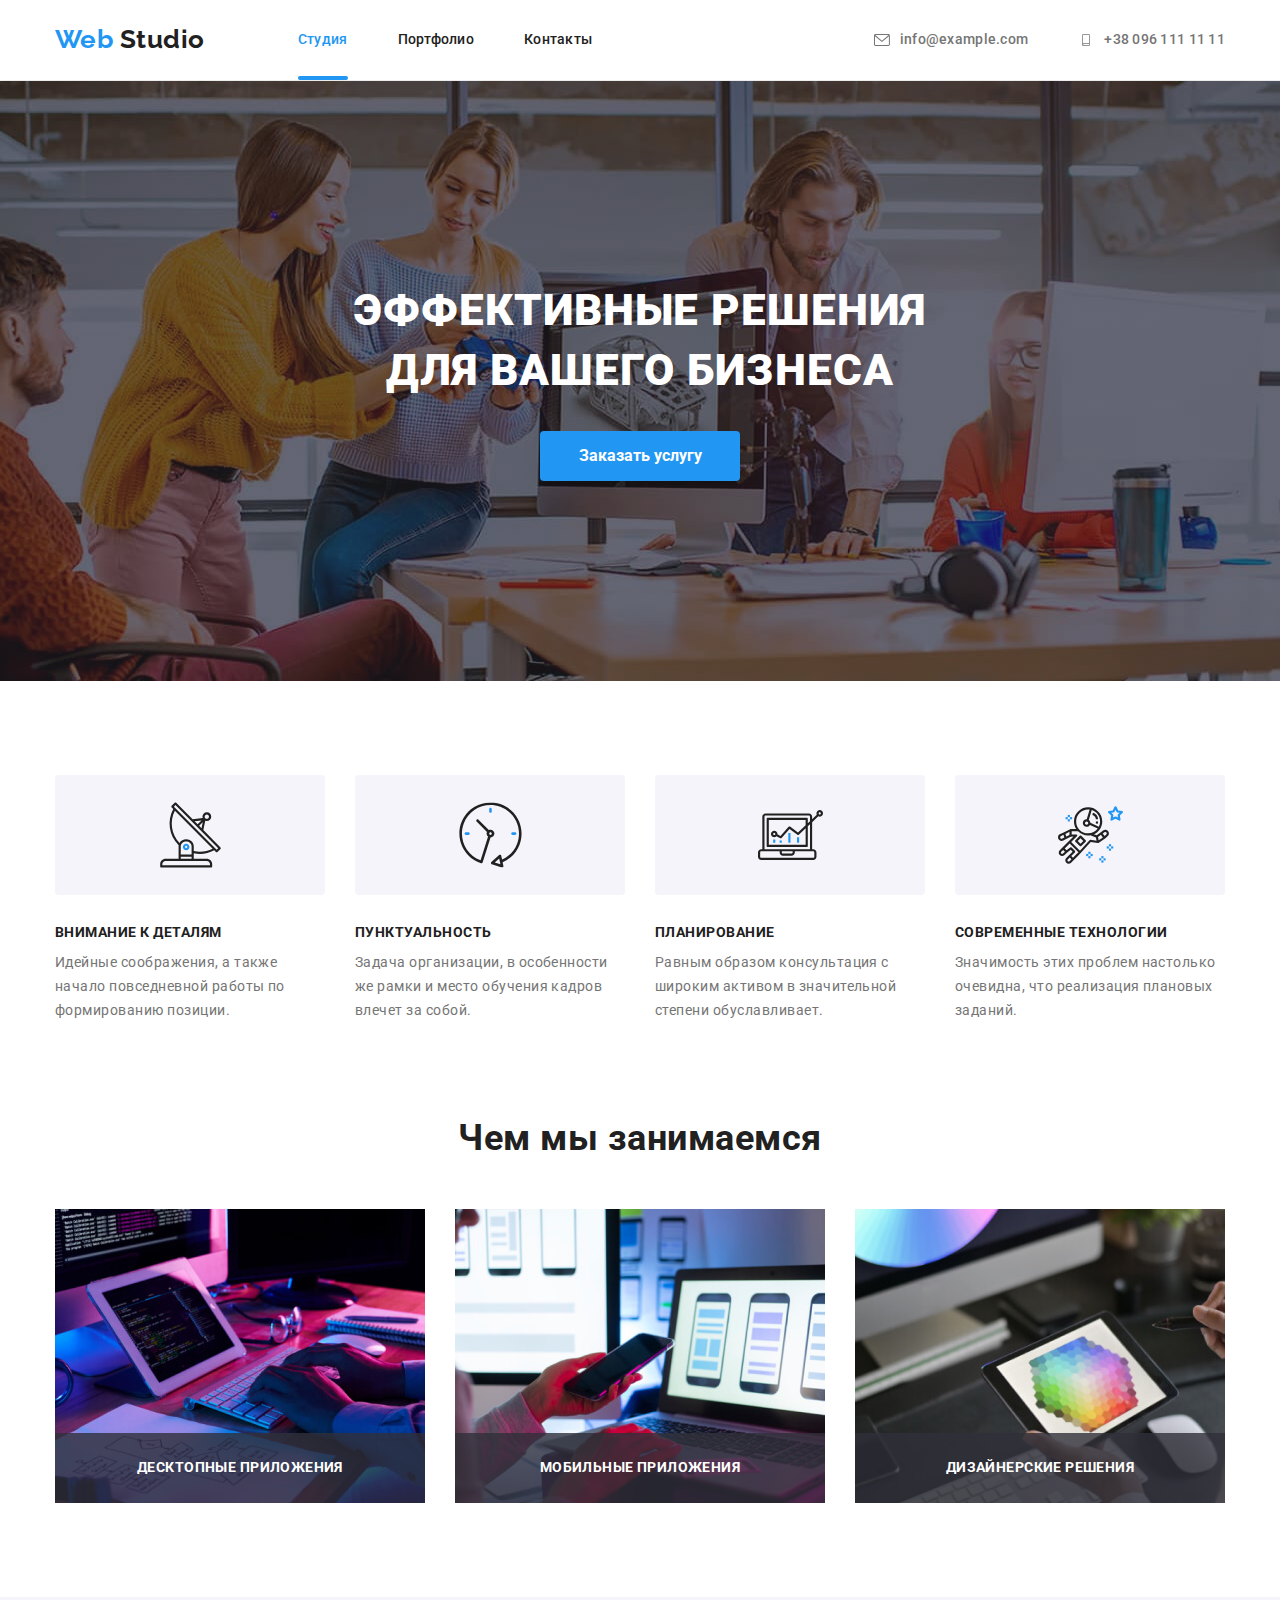
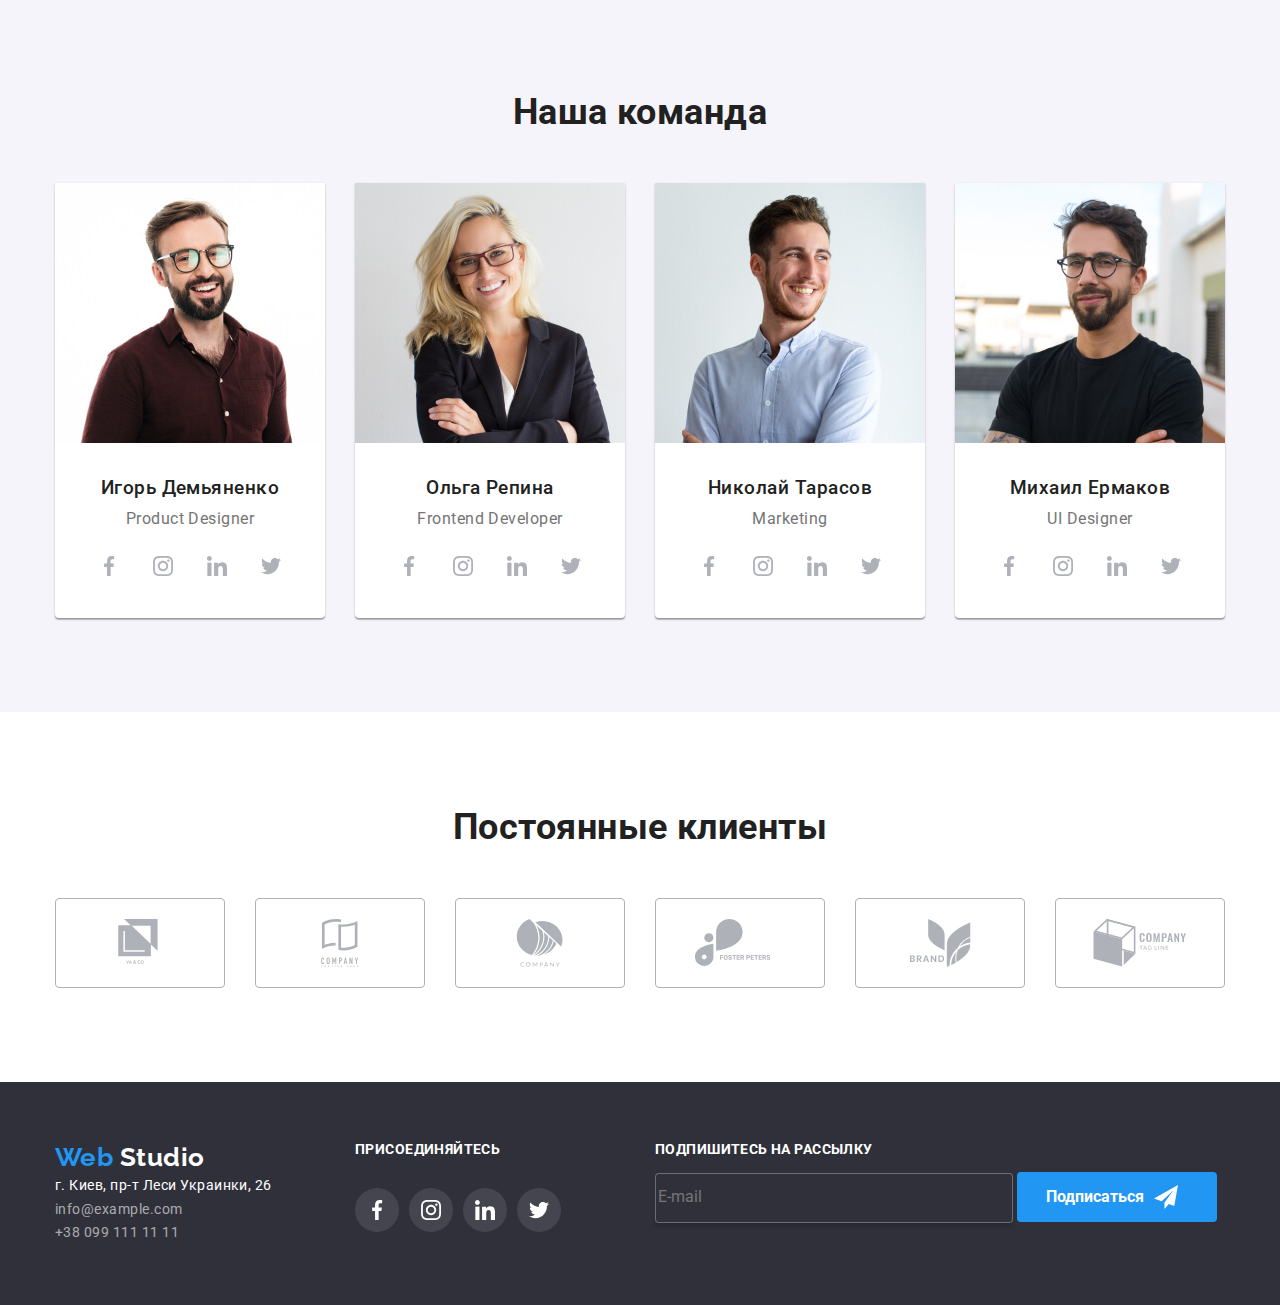
==== commit 70a3535e: "Исправил ошибки+ доделал 6 дз" ====
--- a/index.html
+++ b/index.html
@@ -376,7 +376,7 @@
 					</label>
 					<button class="mailing-button">Подписаться
 						<svg class="mailing-icon">
-							<use href="./images/forms/SVG/icon-send.svg"></use>
+							<use href="./images/forms/forms-sprite.svg#icon-icon-send"></use>
 						</svg>
 					</button>
 				</form>
@@ -428,8 +428,9 @@
 
 
 			<button class="form-button" type="submit">Отправить</button>
-			<button type="button" class="modal-button" data-modal-close><img src="./images/phone/close.svg"
-					alt="Закрыть"></button>
+			<button type="button" class="modal-button" data-modal-close><svg class="close-logo">
+				<use href="./images/forms/forms-sprite.svg#icon-escape"></use>
+			</svg></button>
 		</form>
 
 
--- a/css/main.min.css
+++ b/css/main.min.css
@@ -1,2 +1,2 @@
-:root{--background-color: #ffffff;--main-text-color: #757575;--focus-color: #2196f3;--title-color: #212121;--grey-bkg: #f5f4fa;--grey-logo: #afb1b8}header{border-bottom:1px solid #ececec}.img-block{display:block}.visually-hidden{position:absolute !important;clip:rect(1px 1px 1px 1px);clip:rect(1px, 1px, 1px, 1px);padding:0 !important;border:0 !important;height:1px !important;width:1px !important;overflow:hidden}.section{padding-bottom:94px;padding-top:94px}body{background-color:var(--background-color);color:var(--main-text-color);font-family:Roboto, sans-serif;letter-spacing:0.03em}.container{width:1200px;padding-left:15px;padding-right:15px;margin-left:auto;margin-right:auto}ul{list-style:none;margin:0;padding:0px}h1,h2,h3{color:var(--title-color);margin-top:0px}.logo{list-style:none;color:var(--title-color);font-family:Raleway, sans-serif;font-weight:700;font-size:26px;line-height:1.2}.logo-focus{color:var(--focus-color)}header *{text-decoration:none}.site-nav{font-weight:500;font-size:14px;line-height:1.14;letter-spacing:0.02em;text-decoration:none;display:flex;margin-left:auto}.main-nav{display:flex;align-items:center}.flex-nav{display:flex;align-items:center}.header-contacts .link{color:var(--main-text-color);align-items:center}.contacts-logo{fill:var(--main-text-color);width:16px;height:12px;margin-right:10px;transition-property:color;transition-duration:250ms;transition-timing-function:cubic-bezier(0.4, 0, 0.2, 1)}.main-nav .logo{margin-right:93px}.site-nav .nav-item:not(:last-child){margin-right:50px}.site-nav .link:hover,.site-nav .link:focus{color:var(--focus-color)}.link:hover .contacts-logo,.link:focus .contacts-logo{fill:var(--focus-color)}.link{color:var(--title-color);display:block;padding-top:32px;padding-bottom:32px;transition-property:color;transition-duration:250ms;transition-timing-function:cubic-bezier(0.4, 0, 0.2, 1)}.header-contacts.link{display:flex;color:var(--main-text-color);align-items:center}.site-nav .link.active{color:var(--focus-color)}.nav-item{position:relative}.active::after{content:'';position:absolute;width:100%;height:4px;border-radius:2px;background-color:var(--focus-color);left:0px;bottom:0px}.hero{background-color:#2f303a;letter-spacing:0.06em;text-align:center;padding-top:200px;padding-bottom:280px}.overlay{height:600px;max-width:1600px;margin-left:auto;margin-right:auto;background-image:linear-gradient(to right, rgba(47,48,58,0.4), rgba(47,48,58,0.4)),url(../images/hero/herobg.jpg);background-size:cover;background-repeat:no-repeat;background-position:top center}.hero .container{max-width:696px}.hero-title{color:var(--background-color);font-weight:900;font-size:44px;line-height:1.36;text-align:center;text-transform:uppercase;margin-bottom:30px}.hero-button{color:var(--background-color);background-color:var(--focus-color);font-weight:700;font-size:16px;border:0px;line-height:1.87;text-align:center;border-radius:4px;padding:10px 32px;min-width:200px;box-shadow:0px 4px 4px rgba(0,0,0,0.15)}.advantage{font-size:14px;line-height:1.71}.adv-list{display:flex}.adv-item::before{content:"";height:120px;display:block;background-size:65px 70px;background-repeat:no-repeat;background-position:center;background-color:var(--grey-bkg);border-radius:4px;margin-bottom:30px}.adv-detail::before{background-image:url(../images/hero/icons/Vector.svg)}.adv-punctual::before{background-image:url(../images/hero/icons/Vector-1.svg)}.adv-planing::before{background-image:url(../images/hero/icons/Vector-2.svg)}.adv-tech::before{background-image:url(../images/hero/icons/Vector-3.svg)}.adv-item{width:calc((100% - 30px * 3) / 4)}.adv-item:not(:last-child){margin-right:30px}.advantage-title{font-weight:700;font-size:14px;line-height:1.14;text-transform:uppercase;margin-bottom:10px}.text{margin:0px}.section-services{padding-top:0px}.list-services{display:flex}.item-services{width:calc((100% - 30px * 2) / 3);position:relative}.service-image{display:block}.service-title{position:absolute;padding-top:27px;padding-bottom:27px;left:0;bottom:0;width:100%;height:70px;margin:0px;font-size:14px;line-height:1.14;text-align:center;letter-spacing:0.03em;text-transform:uppercase;color:var(--background-color);background-color:rgba(47,48,58,0.8)}.item-services:not(:last-child){margin-right:30px}.section-title{color:var(--title-color);font-weight:700;font-size:36px;line-height:1.17;text-align:center;margin-bottom:50px}.team-list{display:flex;justify-content:center}.socials{display:inline-flex;margin-top:16px}.social-icon:not(:last-child){margin-right:10px}.social-link{display:flex;width:44px;height:44px;justify-content:center;align-items:center;border-radius:50%;transition-property:background-color;transition-duration:250ms;transition-timing-function:cubic-bezier(0.4, 0, 0.2, 1)}.social-link:hover .social-logo,.social-link:focus .social-logo{fill:var(--background-color)}.social-link:hover,.social-link:focus{background-color:var(--focus-color)}.social-logo{fill:var(--grey-logo);width:20px;height:20px;transition-property:fill;transition-duration:250ms;transition-timing-function:cubic-bezier(0.4, 0, 0.2, 1)}.section-team{font-size:16px;line-height:1.19;text-align:center;background:var(--grey-bkg)}.team-member{width:calc((100% - 30px * 3) / 4)}.team-member:not(:last-child){margin-right:30px}.member-title{font-weight:500;margin-bottom:10px;margin-top:30px}.team-member{padding-bottom:30px;background-color:var(--background-color);box-shadow:0px 1px 3px rgba(0,0,0,0.12),0px 1px 1px rgba(0,0,0,0.14),0px 2px 1px rgba(0,0,0,0.2);border-radius:0px 0px 4px 4px}.clients-list{display:flex}.client-item{width:calc((100% - 30px * 5) / 6)}.client-item:not(:last-child){margin-right:30px}.client-link{padding:20px;text-align:center;display:block;height:90px;color:var(--grey-logo);border:1px solid var(--grey-logo);border-radius:4px;transition-property:color, border;transition-duration:250ms;transition-timing-function:cubic-bezier(0.4, 0, 0.2, 1)}.client-link:hover,.client-link:focus{color:var(--focus-color);border:1px solid var(--focus-color)}.client-logo{fill:currentColor;height:100%;width:100%}footer{background-color:#2f303a;padding-top:60px;padding-bottom:60px}footer .logo{color:var(--background-color);text-decoration:none;margin-bottom:20px}.footer-adress{font-size:14px;line-height:1.71;color:var(--background-color);font-style:normal;text-decoration:none;margin-bottom:9px}.black-link{background-color:rgba(255,255,255,0.1)}.black-link .social-logo{fill:var(--background-color)}.futer-text{font-family:Roboto, sans-serif;font-style:normal;font-weight:bold;font-size:14px;line-height:1.14;letter-spacing:0.03em;text-transform:uppercase;margin-top:0px;color:var(--background-color)}.flex{display:flex}.futer-block{width:calc((100% - 30px * 3) / 4);margin-right:30px}.dark{color:rgba(255,255,255,0.6)}.mailing-block{width:calc((100% - 30px * 3) / 2 + 30px)}.mailing-button{display:inline-flex;align-items:center;color:var(--background-color);background-color:var(--focus-color);min-width:200px;height:50px;font-weight:700;font-size:16px;padding:10px 13px 13px 29px;border:0px;line-height:1.875;border-radius:4px}.mailing-icon{width:24px;height:24px;background-repeat:no-repeat;background-size:contain;margin-left:10px;background-image:url(../images/forms/SVG/icon-send.svg)}.mailing-input{min-width:358px;min-height:50px;border:1px solid rgba(255,255,255,0.3);box-shadow:0px 4px 4px rgba(0,0,0,0.15);border-radius:4px;background-color:#2f303a}.backdrop{padding:50px;position:fixed;top:0;right:0;width:100%;height:100%;background:rgba(0,0,0,0.2);transition-duration:250ms;transition-timing-function:cubic-bezier(0.4, 0, 0.2, 1)}.backdrop.is-hidden{opacity:0;pointer-events:none}.form-logo{width:15px;height:15px;fill:var(--title-color);position:absolute;top:50%;transform:translateY(-50%);left:15px}.input-name{position:absolute;left:0px;top:-4px;transform:translateY(-100%)}.modal-form{min-width:528px;min-height:581px;margin-left:auto;margin-right:auto;background-color:var(--background-color);position:absolute;top:50%;left:50%;transform:translate(-50%, -50%);padding:40px 39px 40px 41px;box-shadow:0px 1px 3px rgba(0,0,0,0.12),0px 1px 1px rgba(0,0,0,0.14),0px 2px 1px rgba(0,0,0,0.2);border-radius:4px;text-align:center}.form-title{font-size:20px;line-height:1.15;text-align:center;letter-spacing:0.03em;margin-bottom:30px}.form-field{font-size:12px;line-height:1.167;letter-spacing:0.01em;text-align:left;margin-bottom:28px}.form-field:last-of-type{margin-bottom:0px}.form-label{display:flex;flex-direction:column;position:relative}.form-input{border:1px solid rgba(33,33,33,0.2);border-radius:4px;padding:0px 0px 0px 42px;min-height:40px}.form-textarea{border:1px solid rgba(33,33,33,0.2);border-radius:4px;min-height:120px;padding:12px 16px}.checkbox-label{display:block;position:relative;font-size:14px;line-height:1.714;margin-top:20px;margin-bottom:30px}.checkbox-label a{color:var(--focus-color)}.form-input:focus{outline-color:var(--focus-color)}.form-label:focus-within .form-logo{fill:var(--focus-color)}.form-textarea:focus{outline-color:var(--focus-color)}.form-checkbox{appearance:none;position:absolute}.checkbox-icon{display:inline-block;position:absolute;left:0px;top:50%;transform:translateY(-50%);width:16px;height:15px;border:2px solid var(--title-color);border-radius:2px}.form-checkbox:checked+.checkbox-icon{background-image:url(../images/forms/SVG/Vector-5.svg);background-size:contain;border-color:transparent;background-color:var(--focus-color);background-origin:border-box}textarea::placeholder{color:rgba(117,117,117,0.5)}.form-button{color:var(--background-color);background-color:var(--focus-color);font-weight:700;font-size:16px;border:0px;line-height:1.875;border-radius:4px;padding:10px 55px;min-width:200px;box-shadow:0px 4px 4px rgba(0,0,0,0.15)}.modal-button{position:absolute;padding:0px;top:4px;right:4px;border:none;border-radius:50%;background-color:var(--background-color)}.portfolio{display:flex;flex-wrap:wrap;margin:-15px}.portfolio-item{padding-bottom:20px;margin:15px;width:calc((100% - 15px * 6) / 3)}.portfolio-title{color:var(--title-color)}.filter-button{background-color:var(--grey-bkg);font-weight:500;font-size:16px;line-height:1.62;border-radius:4px;padding:6px 22px;border-color:var(--grey-bkg);transition-property:color, background-color, bordborder-color, box-shadow;transition-duration:250ms;transition-timing-function:cubic-bezier(0.4, 0, 0.2, 1)}.filter-button:hover,.filter-button:focus{color:var(--background-color);background-color:var(--focus-color);border-color:var(--focus-color);box-shadow:0px 3px 1px rgba(0,0,0,0.1),0px 1px 2px rgba(0,0,0,0.08),0px 2px 2px rgba(0,0,0,0.12)}.portfolio-filter{display:flex;justify-content:center;margin-bottom:50px}.filter-item:not(:last-child){margin-right:8px}.image-overlay{position:relative;overflow:hidden}.text-image{position:absolute;width:100%;height:100%;left:0;bottom:0;padding:63px 24px;font-size:18px;line-height:1.56;letter-spacing:0.03em;color:var(--background-color);background-color:rgba(33,150,243,0.9);transform:translateY(100%)}.is-hidden{opacity:0;pointer-events:none}.portfolio-item:hover .text-image{transform:translateY(0%);transition-duration:250ms;transition-timing-function:cubic-bezier(0.4, 0, 0.2, 1)}.portfolio-title{font-size:18px;line-height:2;letter-spacing:0.06em;margin-bottom:4px}.portfolio-text{border:1px solid #eeeeee;padding:20px 24px}.portfolio-item .text{font-size:16px;line-height:1.87}
+:root{--background-color: #ffffff;--main-text-color: #757575;--focus-color: #2196f3;--title-color: #212121;--grey-bkg: #f5f4fa;--grey-logo: #afb1b8}header{border-bottom:1px solid #ececec}.img-block{display:block}.visually-hidden{position:absolute !important;clip:rect(1px 1px 1px 1px);clip:rect(1px, 1px, 1px, 1px);padding:0 !important;border:0 !important;height:1px !important;width:1px !important;overflow:hidden}.section{padding-bottom:94px;padding-top:94px}body{background-color:var(--background-color);color:var(--main-text-color);font-family:Roboto, sans-serif;letter-spacing:0.03em}.container{width:1200px;padding-left:15px;padding-right:15px;margin-left:auto;margin-right:auto}ul{list-style:none;margin:0;padding:0px}h1,h2,h3{color:var(--title-color);margin-top:0px}.logo{list-style:none;color:var(--title-color);font-family:Raleway, sans-serif;font-weight:700;font-size:26px;line-height:1.2}.logo-focus{color:var(--focus-color)}header *{text-decoration:none}.site-nav{font-weight:500;font-size:14px;line-height:1.14;letter-spacing:0.02em;text-decoration:none;display:flex;margin-left:auto}.main-nav{display:flex;align-items:center}.flex-nav{display:flex;align-items:center}.header-contacts .link{color:var(--main-text-color);align-items:center}.contacts-logo{fill:var(--main-text-color);width:16px;height:12px;margin-right:10px;transition-property:color;transition-duration:250ms;transition-timing-function:cubic-bezier(0.4, 0, 0.2, 1)}.main-nav .logo{margin-right:93px}.site-nav .nav-item:not(:last-child){margin-right:50px}.site-nav .link:hover,.site-nav .link:focus{color:var(--focus-color)}.link:hover .contacts-logo,.link:focus .contacts-logo{fill:var(--focus-color)}.link{color:var(--title-color);display:block;padding-top:32px;padding-bottom:32px;transition-property:color;transition-duration:250ms;transition-timing-function:cubic-bezier(0.4, 0, 0.2, 1)}.header-contacts.link{display:flex;color:var(--main-text-color);align-items:center}.site-nav .link.active{color:var(--focus-color)}.nav-item{position:relative}.active::after{content:"";position:absolute;width:100%;height:4px;border-radius:2px;background-color:var(--focus-color);left:0px;bottom:0px}.hero{background-color:#2f303a;letter-spacing:0.06em;text-align:center;padding-top:200px;padding-bottom:280px}.overlay{height:600px;max-width:1600px;margin-left:auto;margin-right:auto;background-image:linear-gradient(to right, rgba(47,48,58,0.4), rgba(47,48,58,0.4)),url(../images/hero/herobg.jpg);background-size:cover;background-repeat:no-repeat;background-position:top center}.hero .container{max-width:696px}.hero-title{color:var(--background-color);font-weight:900;font-size:44px;line-height:1.36;text-align:center;text-transform:uppercase;margin-bottom:30px}.hero-button{color:var(--background-color);background-color:var(--focus-color);font-weight:700;font-size:16px;border:0px;line-height:1.87;text-align:center;border-radius:4px;padding:10px 32px;min-width:200px;box-shadow:0px 4px 4px rgba(0,0,0,0.15)}.advantage{font-size:14px;line-height:1.71}.adv-list{display:flex}.adv-item::before{content:"";height:120px;display:block;background-size:65px 70px;background-repeat:no-repeat;background-position:center;background-color:var(--grey-bkg);border-radius:4px;margin-bottom:30px}.adv-detail::before{background-image:url(../images/hero/icons/antenna.svg)}.adv-punctual::before{background-image:url(../images/hero/icons/clock1.svg)}.adv-planing::before{background-image:url(../images/hero/icons/diagram1.svg)}.adv-tech::before{background-image:url(../images/hero/icons/astronaut1.svg)}.adv-item{width:calc((100% - 30px * 3) / 4)}.adv-item:not(:last-child){margin-right:30px}.advantage-title{font-weight:700;font-size:14px;line-height:1.14;text-transform:uppercase;margin-bottom:10px}.text{margin:0px}.section-services{padding-top:0px}.list-services{display:flex}.item-services{width:calc((100% - 30px * 2) / 3);position:relative}.service-image{display:block}.service-title{position:absolute;padding-top:27px;padding-bottom:27px;left:0;bottom:0;width:100%;height:70px;margin:0px;font-size:14px;line-height:1.14;text-align:center;letter-spacing:0.03em;text-transform:uppercase;color:var(--background-color);background-color:rgba(47,48,58,0.8)}.item-services:not(:last-child){margin-right:30px}.section-title{color:var(--title-color);font-weight:700;font-size:36px;line-height:1.17;text-align:center;margin-bottom:50px}.team-list{display:flex;justify-content:center}.socials{display:inline-flex;margin-top:16px}.social-icon:not(:last-child){margin-right:10px}.social-link{display:flex;width:44px;height:44px;justify-content:center;align-items:center;border-radius:50%;transition-property:background-color;transition-duration:250ms;transition-timing-function:cubic-bezier(0.4, 0, 0.2, 1)}.social-link:hover .social-logo,.social-link:focus .social-logo{fill:var(--background-color)}.social-link:hover,.social-link:focus{background-color:var(--focus-color)}.social-logo{fill:var(--grey-logo);width:20px;height:20px;transition-property:fill;transition-duration:250ms;transition-timing-function:cubic-bezier(0.4, 0, 0.2, 1)}.section-team{font-size:16px;line-height:1.19;text-align:center;background:var(--grey-bkg)}.team-member{width:calc((100% - 30px * 3) / 4)}.team-member:not(:last-child){margin-right:30px}.member-title{font-weight:500;margin-bottom:10px;margin-top:30px}.team-member{padding-bottom:30px;background-color:var(--background-color);box-shadow:0px 1px 3px rgba(0,0,0,0.12),0px 1px 1px rgba(0,0,0,0.14),0px 2px 1px rgba(0,0,0,0.2);border-radius:0px 0px 4px 4px}.clients-list{display:flex}.client-item{width:calc((100% - 30px * 5) / 6)}.client-item:not(:last-child){margin-right:30px}.client-link{padding:20px;text-align:center;display:block;height:90px;color:var(--grey-logo);border:1px solid var(--grey-logo);border-radius:4px;transition-property:color, border;transition-duration:250ms;transition-timing-function:cubic-bezier(0.4, 0, 0.2, 1)}.client-link:hover,.client-link:focus{color:var(--focus-color);border:1px solid var(--focus-color)}.client-logo{fill:currentColor;height:100%;width:100%}footer{background-color:#2f303a;padding-top:60px;padding-bottom:60px}footer .logo{color:var(--background-color);text-decoration:none;margin-bottom:20px}.footer-adress{font-size:14px;line-height:1.71;color:var(--background-color);font-style:normal;text-decoration:none;margin-bottom:9px}.black-link{background-color:rgba(255,255,255,0.1)}.black-link .social-logo{fill:var(--background-color)}.futer-text{font-family:Roboto, sans-serif;font-style:normal;font-weight:bold;font-size:14px;line-height:1.14;letter-spacing:0.03em;text-transform:uppercase;margin-top:0px;color:var(--background-color)}.flex{display:flex}.futer-block{width:calc((100% - 30px * 3) / 4);margin-right:30px}.dark{color:rgba(255,255,255,0.6)}.mailing-block{width:calc((100% - 30px * 3) / 2 + 30px)}.mailing-button{display:inline-flex;align-items:center;color:var(--background-color);background-color:var(--focus-color);min-width:200px;height:50px;font-weight:700;font-size:16px;padding:10px 13px 10px 29px;border:0px;line-height:1.875;border-radius:4px}.mailing-icon{width:24px;height:24px;fill:var(--background-color);margin-left:10px}.mailing-input{min-width:358px;min-height:50px;border:1px solid rgba(255,255,255,0.3);box-shadow:0px 4px 4px rgba(0,0,0,0.15);border-radius:4px;background-color:#2f303a}.backdrop{padding:50px;position:fixed;top:0;right:0;width:100%;height:100%;background:rgba(0,0,0,0.2);transition-duration:250ms;transition-timing-function:cubic-bezier(0.4, 0, 0.2, 1)}.backdrop.is-hidden{opacity:0;pointer-events:none}.form-logo{width:15px;height:15px;fill:var(--title-color);position:absolute;top:50%;transform:translateY(-50%);left:15px}.input-name{position:absolute;left:0px;top:-4px;transform:translateY(-100%)}.modal-form{min-width:528px;min-height:581px;margin-left:auto;margin-right:auto;background-color:var(--background-color);position:absolute;top:50%;left:50%;transform:translate(-50%, -50%);padding:40px 39px 40px 41px;box-shadow:0px 1px 3px rgba(0,0,0,0.12),0px 1px 1px rgba(0,0,0,0.14),0px 2px 1px rgba(0,0,0,0.2);border-radius:4px;text-align:center}.form-title{font-size:20px;line-height:1.15;text-align:center;letter-spacing:0.03em;margin-bottom:30px}.form-field{font-size:12px;line-height:1.167;letter-spacing:0.01em;text-align:left;margin-bottom:28px}.form-field:last-of-type{margin-bottom:0px}.form-label{display:flex;flex-direction:column;position:relative}.form-input{border:1px solid rgba(33,33,33,0.2);border-radius:4px;padding:0px 0px 0px 42px;min-height:40px}.form-textarea{border:1px solid rgba(33,33,33,0.2);border-radius:4px;min-height:120px;padding:12px 16px}.checkbox-label{display:block;position:relative;font-size:14px;line-height:1.714;margin-top:20px;margin-bottom:30px}.checkbox-label a{color:var(--focus-color)}.form-input:focus{outline-color:var(--focus-color)}.form-label:focus-within .form-logo{fill:var(--focus-color)}.form-textarea:focus{outline-color:var(--focus-color)}.form-checkbox{appearance:none;position:absolute}.checkbox-icon{display:inline-block;position:absolute;left:0px;top:50%;transform:translateY(-50%);width:16px;height:15px;border:2px solid var(--title-color);border-radius:2px}.form-checkbox:checked+.checkbox-icon{background-image:url(../images/forms/SVG/Vector-5.svg);background-size:contain;border-color:transparent;background-color:var(--focus-color);background-origin:border-box}textarea::placeholder{color:rgba(117,117,117,0.5)}.form-button{color:var(--background-color);background-color:var(--focus-color);font-weight:700;font-size:16px;border:0px;line-height:1.875;border-radius:4px;padding:10px 55px;min-width:200px;box-shadow:0px 4px 4px rgba(0,0,0,0.15)}.close-logo{width:11px;height:11px}.modal-button{position:absolute;padding:10px;top:4px;right:4px;border:none;border-radius:50%;background-color:var(--background-color)}.modal-button:hover .close-logo{fill:var(--focus-color)}.portfolio{display:flex;flex-wrap:wrap;margin:-15px}.portfolio-item{padding-bottom:20px;margin:15px;width:calc((100% - 15px * 6) / 3)}.portfolio-title{color:var(--title-color)}.filter-button{background-color:var(--grey-bkg);font-weight:500;font-size:16px;line-height:1.62;border-radius:4px;padding:6px 22px;border-color:var(--grey-bkg);transition-property:color, background-color, bordborder-color, box-shadow;transition-duration:250ms;transition-timing-function:cubic-bezier(0.4, 0, 0.2, 1)}.filter-button:hover,.filter-button:focus{color:var(--background-color);background-color:var(--focus-color);border-color:var(--focus-color);box-shadow:0px 3px 1px rgba(0,0,0,0.1),0px 1px 2px rgba(0,0,0,0.08),0px 2px 2px rgba(0,0,0,0.12)}.portfolio-filter{display:flex;justify-content:center;margin-bottom:50px}.filter-item:not(:last-child){margin-right:8px}.image-overlay{position:relative;overflow:hidden}.text-image{position:absolute;width:100%;height:100%;left:0;bottom:0;padding:63px 24px;font-size:18px;line-height:1.56;letter-spacing:0.03em;color:var(--background-color);background-color:rgba(33,150,243,0.9);transform:translateY(100%);transition-duration:250ms;transition-timing-function:cubic-bezier(0.4, 0, 0.2, 1)}.is-hidden{opacity:0;pointer-events:none}.portfolio-card:hover .text-image{transform:translateY(0%)}.portfolio-card{text-decoration:none;color:var(--main-text-color)}.portfolio-title{font-size:18px;line-height:2;letter-spacing:0.06em;margin-bottom:4px}.portfolio-text{border:1px solid #eeeeee;padding:20px 24px}.portfolio-item .text{font-size:16px;line-height:1.87}
 /*# sourceMappingURL=main.min.css.map */